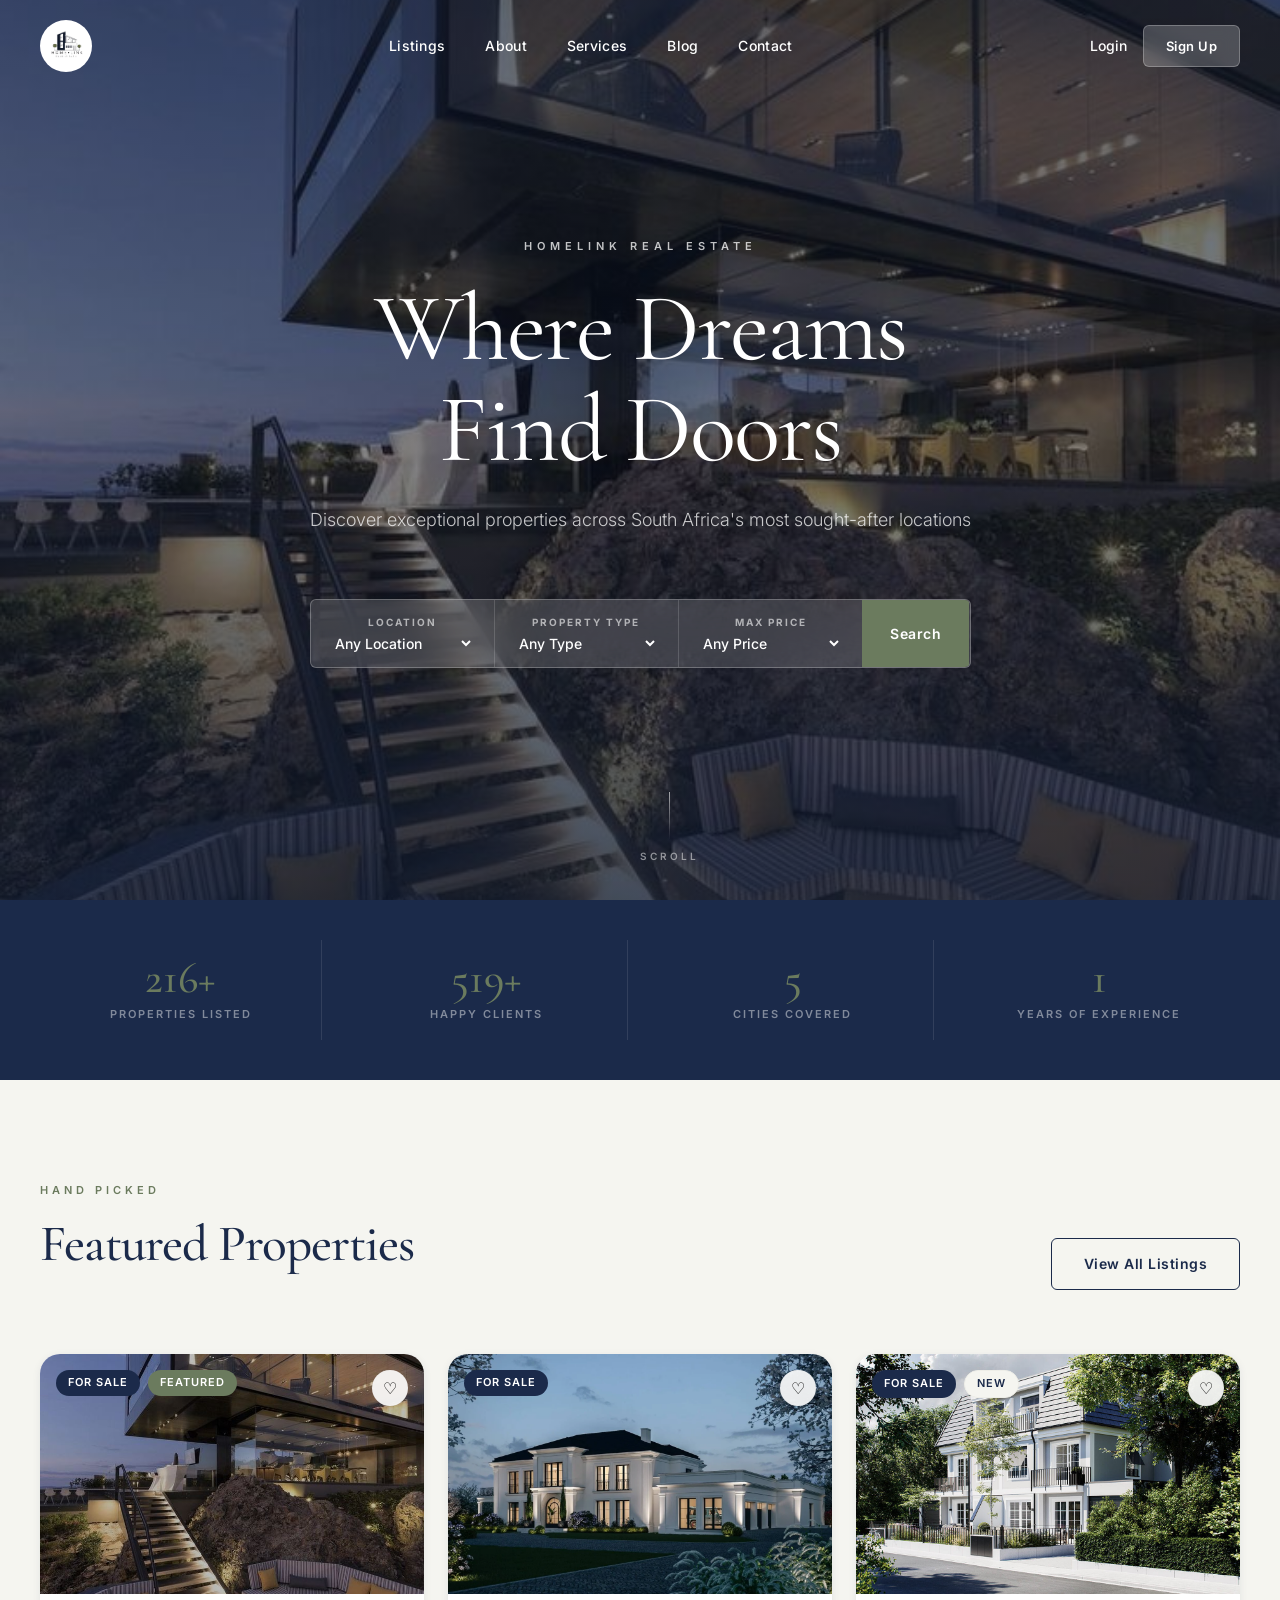
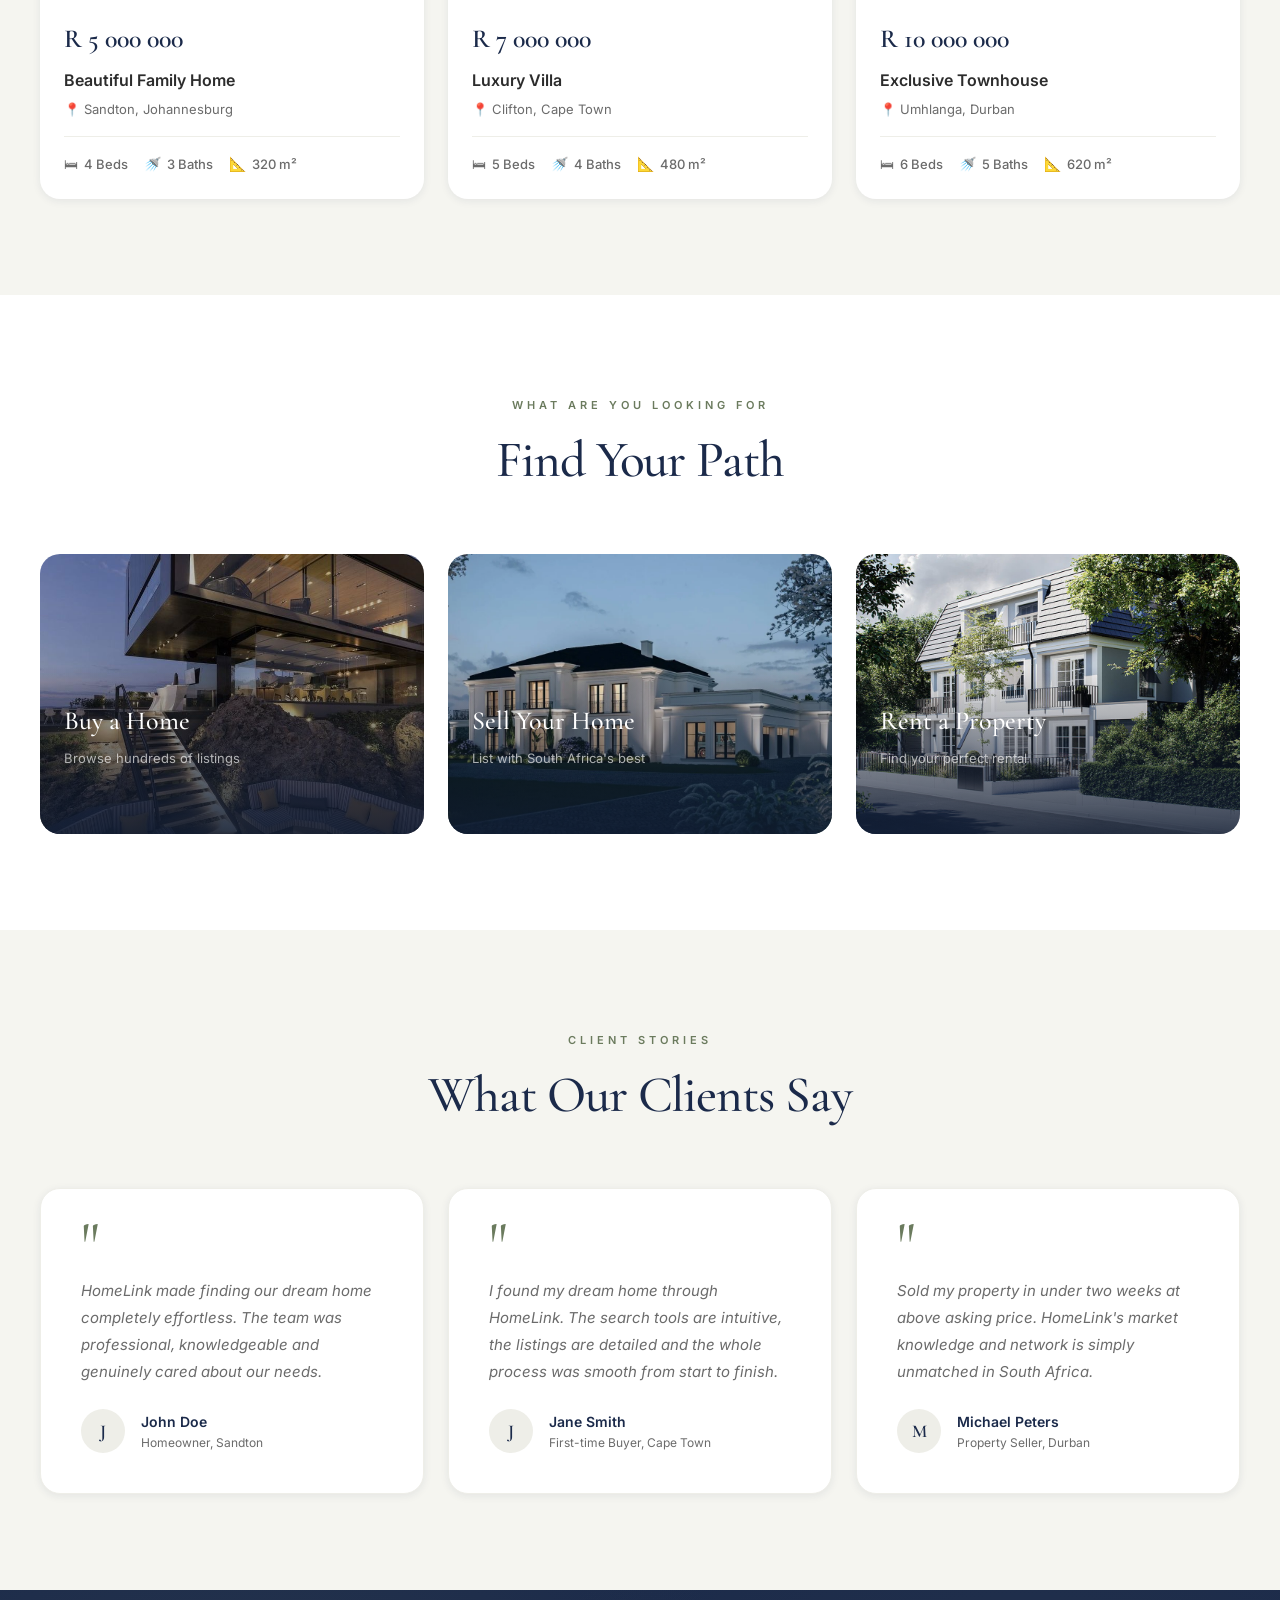
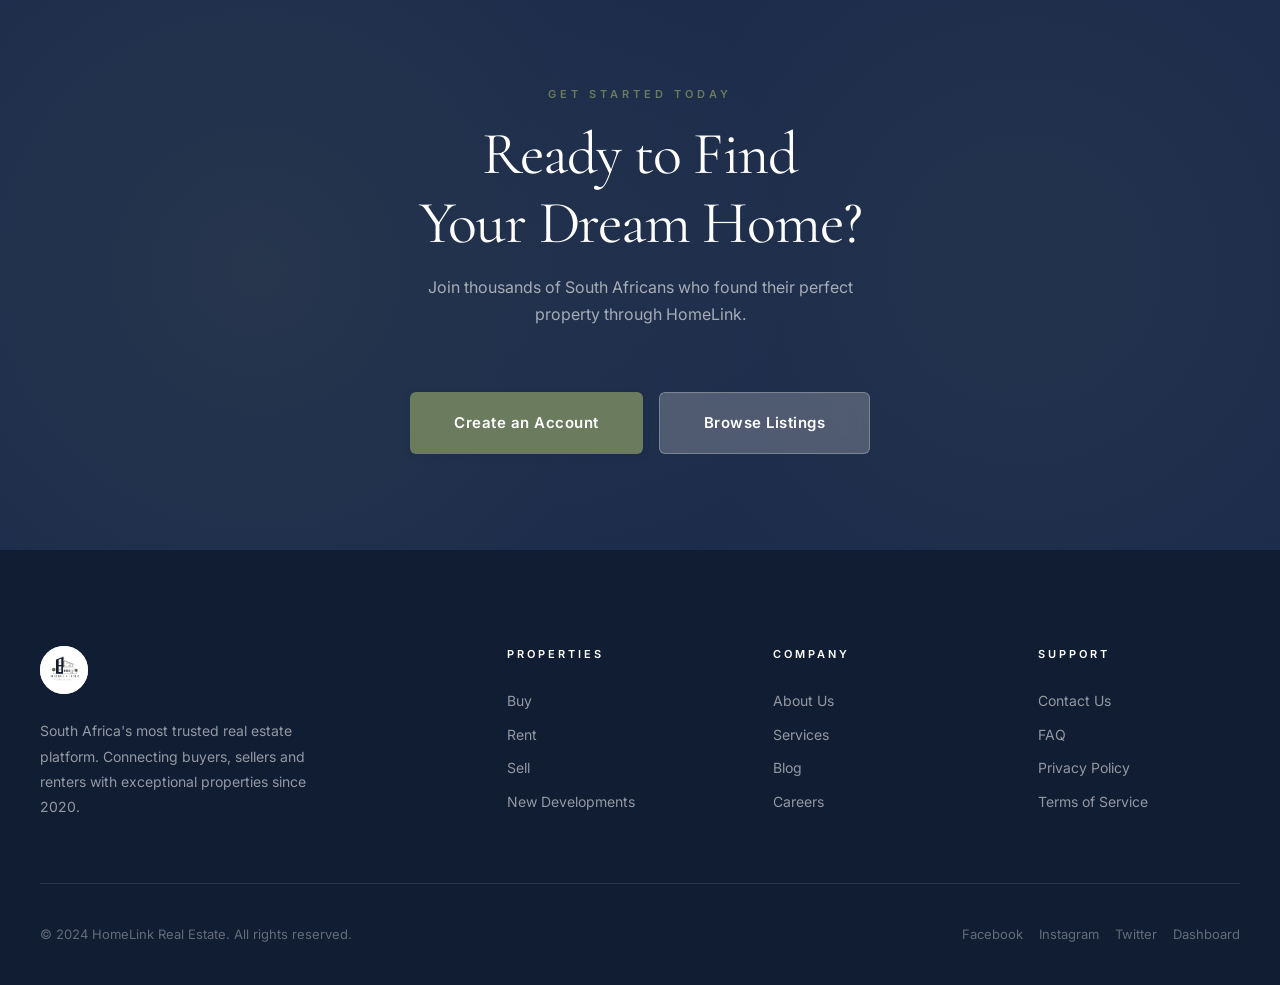
==== HTML/index.html @ ed0b682c "Initial commit - HomeLink Real Estate Platform" ====
<!DOCTYPE html>
<html lang="en">

<head>
    <meta charset="UTF-8">
    <meta name="viewport" content="width=device-width, initial-scale=1.0">
    <title>HomeLink — Where Dreams Find Doors</title>
    <link rel="stylesheet" href="../CSS/global.css">
    <link rel="stylesheet" href="../CSS/home.css">
</head>

<body>

    <!-- Navbar -->
    <nav class="navbar" id="navbar">
        <div class="container">
            <div class="nav-logo">
                <img src="../images/HomeLinkLogo.jpg" alt="HomeLink Real Estate">
            </div>
            <ul class="nav-links">
                <li><a href="Properties.html">Listings</a></li>
                <li><a href="AboutUs.html">About</a></li>
                <li><a href="Services.html">Services</a></li>
                <li><a href="Blog.html">Blog</a></li>
                <li><a href="AboutUs.html#contact">Contact</a></li>
            </ul>
            <div class="nav-actions">
                <a href="Login.html" class="nav-login">Login</a>
                <a href="SignUp.html" class="btn btn-ghost btn-sm">Sign Up</a>
            </div>
        </div>
    </nav>


    <!-- Hero -->
    <section class="hero">
        <div class="hero-bg" id="heroBg"></div>
        <div class="hero-overlay"></div>

        <div class="hero-content">
            <span class="hero-label">HomeLink Real Estate</span>
            <h1 class="hero-title">Where Dreams<br/>Find Doors</h1>
            <p class="hero-subtitle">Discover exceptional properties across South Africa's most sought-after locations</p>

            <!-- Smart Search Bar -->
            <div class="hero-search">
                <div class="search-field">
                    <span class="search-field-label">Location</span>
                    <select>
                        <option value="">Any Location</option>
                        <option>Cape Town</option>
                        <option>Johannesburg</option>
                        <option>Pretoria</option>
                        <option>Durban</option>
                        <option>Sandton</option>
                        <option>Stellenbosch</option>
                    </select>
                </div>
                <div class="search-field">
                    <span class="search-field-label">Property Type</span>
                    <select>
                        <option value="">Any Type</option>
                        <option>House</option>
                        <option>Apartment</option>
                        <option>Villa</option>
                        <option>Townhouse</option>
                        <option>Estate</option>
                    </select>
                </div>
                <div class="search-field">
                    <span class="search-field-label">Max Price</span>
                    <select>
                        <option value="">Any Price</option>
                        <option>R 1 000 000</option>
                        <option>R 3 000 000</option>
                        <option>R 5 000 000</option>
                        <option>R 10 000 000</option>
                        <option>R 20 000 000+</option>
                    </select>
                </div>
                <button class="hero-search-btn" onclick="window.location.href='Properties.html'">
                    Search
                </button>
            </div>
        </div>

        <!-- Scroll indicator -->
        <div class="hero-scroll">
            <div class="scroll-line"></div>
            <span class="scroll-label">Scroll</span>
        </div>
    </section>


    <!-- Stats Bar-->
    <section class="stats-bar">
        <div class="container">
            <div class="stats-grid">
                <div class="stat-item reveal">
                    <div class="stat-number"><span id="statProperties">0</span><span>+</span></div>
                    <div class="stat-label">Properties Listed</div>
                </div>
                <div class="stat-item reveal reveal-delay-1">
                    <div class="stat-number"><span id="statClients">0</span><span>+</span></div>
                    <div class="stat-label">Happy Clients</div>
                </div>
                <div class="stat-item reveal reveal-delay-2">
                    <div class="stat-number"><span id="statCities">0</span><span></span></div>
                    <div class="stat-label">Cities Covered</div>
                </div>
                <div class="stat-item reveal reveal-delay-3">
                    <div class="stat-number"><span id="statYears">0</span><span></span></div>
                    <div class="stat-label">Years of Experience</div>
                </div>
            </div>
        </div>
    </section>


    <!-- Featured Properties -->
    <section class="featured">
        <div class="container">
            <div class="section-header reveal">
                <div>
                    <span class="section-label">Hand Picked</span>
                    <h2 class="section-title">Featured Properties</h2>
                </div>
                <a href="Properties.html" class="btn btn-outline">View All Listings</a>
            </div>

            <div class="properties-grid">

                <!-- Property 1 -->
                <div class="property-card reveal reveal-delay-1">
                    <div class="property-card-img">
                        <img src="../images/Exotic_home1_exterior.jpg" alt="Beautiful Family Home">
                        <div class="property-card-badges">
                            <span class="badge badge-navy">For Sale</span>
                            <span class="badge badge-olive">Featured</span>
                        </div>
                        <button class="property-card-save" title="Save property">♡</button>
                    </div>
                    <div class="property-card-body">
                        <div class="property-price">R 5 000 000</div>
                        <div class="property-name">Beautiful Family Home</div>
                        <div class="property-location">📍 Sandton, Johannesburg</div>
                        <div class="property-features">
                            <div class="property-feature">
                                <span class="property-feature-icon">🛏</span>
                                <span>4 Beds</span>
                            </div>
                            <div class="property-feature">
                                <span class="property-feature-icon">🚿</span>
                                <span>3 Baths</span>
                            </div>
                            <div class="property-feature">
                                <span class="property-feature-icon">📐</span>
                                <span>320 m²</span>
                            </div>
                        </div>
                    </div>
                </div>

                <!-- Property 2 -->
                <div class="property-card reveal reveal-delay-2">
                    <div class="property-card-img">
                        <img src="../images/villa1.jpg" alt="Luxury Villa">
                        <div class="property-card-badges">
                            <span class="badge badge-navy">For Sale</span>
                        </div>
                        <button class="property-card-save" title="Save property">♡</button>
                    </div>
                    <div class="property-card-body">
                        <div class="property-price">R 7 000 000</div>
                        <div class="property-name">Luxury Villa</div>
                        <div class="property-location">📍 Clifton, Cape Town</div>
                        <div class="property-features">
                            <div class="property-feature">
                                <span class="property-feature-icon">🛏</span>
                                <span>5 Beds</span>
                            </div>
                            <div class="property-feature">
                                <span class="property-feature-icon">🚿</span>
                                <span>4 Baths</span>
                            </div>
                            <div class="property-feature">
                                <span class="property-feature-icon">📐</span>
                                <span>480 m²</span>
                            </div>
                        </div>
                    </div>
                </div>

                <!-- Property 3 -->
                <div class="property-card reveal reveal-delay-3">
                    <div class="property-card-img">
                        <img src="../images/5_Ruebe-4a05524d.jpg" alt="Exclusive Townhouse">
                        <div class="property-card-badges">
                            <span class="badge badge-navy">For Sale</span>
                            <span class="badge badge-frost">New</span>
                        </div>
                        <button class="property-card-save" title="Save property">♡</button>
                    </div>
                    <div class="property-card-body">
                        <div class="property-price">R 10 000 000</div>
                        <div class="property-name">Exclusive Townhouse</div>
                        <div class="property-location">📍 Umhlanga, Durban</div>
                        <div class="property-features">
                            <div class="property-feature">
                                <span class="property-feature-icon">🛏</span>
                                <span>6 Beds</span>
                            </div>
                            <div class="property-feature">
                                <span class="property-feature-icon">🚿</span>
                                <span>5 Baths</span>
                            </div>
                            <div class="property-feature">
                                <span class="property-feature-icon">📐</span>
                                <span>620 m²</span>
                            </div>
                        </div>
                    </div>
                </div>

            </div>
        </div>
    </section>


    <!-- Quick Links -->
    <section class="quick-links">
        <div class="container">
            <div class="reveal text-center" style="margin-bottom: var(--space-2xl);">
                <span class="section-label">What Are You Looking For</span>
                <h2 class="section-title">Find Your Path</h2>
            </div>

            <div class="quick-links-grid">
                <a href="Properties.html" class="quick-link-card reveal reveal-delay-1">
                    <div class="quick-link-card-bg" style="background-image: url('../images/Exotic_home1_exterior.jpg')"></div>
                    <div class="quick-link-card-overlay"></div>
                    <div class="quick-link-card-content">
                        <div class="quick-link-card-title">Buy a Home</div>
                        <div class="quick-link-card-sub">Browse hundreds of listings</div>
                        <div class="quick-link-arrow">Explore →</div>
                    </div>
                </a>
                <a href="listings.html" class="quick-link-card reveal reveal-delay-2">
                    <div class="quick-link-card-bg" style="background-image: url('../images/villa1.jpg')"></div>
                    <div class="quick-link-card-overlay"></div>
                    <div class="quick-link-card-content">
                        <div class="quick-link-card-title">Sell Your Home</div>
                        <div class="quick-link-card-sub">List with South Africa's best</div>
                        <div class="quick-link-arrow">Get Started →</div>
                    </div>
                </a>
                <a href="Rentals.html" class="quick-link-card reveal reveal-delay-3">
                    <div class="quick-link-card-bg" style="background-image: url('../images/5_Ruebe-4a05524d.jpg')"></div>
                    <div class="quick-link-card-overlay"></div>
                    <div class="quick-link-card-content">
                        <div class="quick-link-card-title">Rent a Property</div>
                        <div class="quick-link-card-sub">Find your perfect rental</div>
                        <div class="quick-link-arrow">View Rentals →</div>
                    </div>
                </a>
            </div>
        </div>
    </section>


    <!--Testimonials-->
    <section class="testimonials">
        <div class="container">
            <div class="reveal text-center" style="margin-bottom: var(--space-2xl);">
                <span class="section-label">Client Stories</span>
                <h2 class="section-title">What Our Clients Say</h2>
            </div>

            <div class="testimonials-grid">

                <div class="testimonial-card reveal reveal-delay-1">
                    <div class="testimonial-quote">"</div>
                    <p class="testimonial-text">HomeLink made finding our dream home completely effortless. The team was professional, knowledgeable and genuinely cared about our needs.</p>
                    <div class="testimonial-author">
                        <div class="testimonial-avatar">J</div>
                        <div>
                            <div class="testimonial-name">John Doe</div>
                            <div class="testimonial-role">Homeowner, Sandton</div>
                        </div>
                    </div>
                </div>

                <div class="testimonial-card reveal reveal-delay-2">
                    <div class="testimonial-quote">"</div>
                    <p class="testimonial-text">I found my dream home through HomeLink. The search tools are intuitive, the listings are detailed and the whole process was smooth from start to finish.</p>
                    <div class="testimonial-author">
                        <div class="testimonial-avatar">J</div>
                        <div>
                            <div class="testimonial-name">Jane Smith</div>
                            <div class="testimonial-role">First-time Buyer, Cape Town</div>
                        </div>
                    </div>
                </div>

                <div class="testimonial-card reveal reveal-delay-3">
                    <div class="testimonial-quote">"</div>
                    <p class="testimonial-text">Sold my property in under two weeks at above asking price. HomeLink's market knowledge and network is simply unmatched in South Africa.</p>
                    <div class="testimonial-author">
                        <div class="testimonial-avatar">M</div>
                        <div>
                            <div class="testimonial-name">Michael Peters</div>
                            <div class="testimonial-role">Property Seller, Durban</div>
                        </div>
                    </div>
                </div>

            </div>
        </div>
    </section>


    <!-- CTA-->
    <section class="cta-section">
        <div class="container reveal">
            <span class="cta-label">Get Started Today</span>
            <h2 class="cta-title">Ready to Find<br/>Your Dream Home?</h2>
            <p class="cta-subtitle">Join thousands of South Africans who found their perfect property through HomeLink.</p>
            <div class="cta-actions">
                <a href="SignUp.html" class="btn btn-secondary btn-lg">Create an Account</a>
                <a href="Properties.html" class="btn btn-ghost btn-lg">Browse Listings</a>
            </div>
        </div>
    </section>


    <!-- Footer -->
    <footer class="footer">
        <div class="container">
            <div class="footer-grid">
                <div class="footer-brand">
                    <img src="../images/HomeLinkLogo.jpg" alt="HomeLink">
                    <p>South Africa's most trusted real estate platform. Connecting buyers, sellers and renters with exceptional properties since 2020.</p>
                </div>
                <div>
                    <div class="footer-heading">Properties</div>
                    <ul class="footer-links">
                        <li><a href="Properties.html">Buy</a></li>
                        <li><a href="Rentals.html">Rent</a></li>
                        <li><a href="listings.html">Sell</a></li>
                        <li><a href="#">New Developments</a></li>
                    </ul>
                </div>
                <div>
                    <div class="footer-heading">Company</div>
                    <ul class="footer-links">
                        <li><a href="AboutUs.html">About Us</a></li>
                        <li><a href="Services.html">Services</a></li>
                        <li><a href="Blog.html">Blog</a></li>
                        <li><a href="#">Careers</a></li>
                    </ul>
                </div>
                <div>
                    <div class="footer-heading">Support</div>
                    <ul class="footer-links">
                        <li><a href="#">Contact Us</a></li>
                        <li><a href="#">FAQ</a></li>
                        <li><a href="#">Privacy Policy</a></li>
                        <li><a href="#">Terms of Service</a></li>
                    </ul>
                </div>
            </div>
            <div class="footer-bottom">
                <span>© 2024 HomeLink Real Estate. All rights reserved.</span>
                <div class="footer-social">
                    <a href="#">Facebook</a>
                    <a href="#">Instagram</a>
                    <a href="#">Twitter</a>
                    <a href="dashboard.html">Dashboard</a>
                </div>
            </div>
        </div>
    </footer>


    <script src="../JS/home.js"></script>
</body>
</html>
---- CSS/global.css ----
/* TYPOGRAPHY*/

@import url('https://fonts.googleapis.com/css2?family=Cormorant+Garamond:wght@300;400;500;600&family=Inter:wght@300;400;500;600;700&display=swap');


*,
*::before,
*::after {
    margin: 0;
    padding: 0;
    box-sizing: border-box;
}

html {
    scroll-behavior: smooth;
    font-size: 16px;
}


/* ── DESIGN TOKENS ──────────────────────────────────────── */

:root {

    /* Core brand colours — pulled directly from the logo */
    --navy: #1B2A4A;
    /* Deep navy — primary */
    --navy-light: #243660;
    /* Slightly lighter navy — hover states */
    --navy-dark: #111D33;
    /* Darker navy — deep backgrounds */
    --olive: #6B7B5E;
    /* Muted olive green — accent */
    --olive-light: #7D9068;
    /* Lighter olive — hover states */

    /* Neutrals */
    --white: #FFFFFF;
    --frost: #F5F5F0;
    /* Off-white — section backgrounds */
    --frost-2: #EEEEE8;
    /* Slightly deeper frost — card borders */
    --text: #2C2C2C;
    /* Primary text */
    --text-muted: #6B6B6B;
    /* Secondary / muted text */
    --text-light: #9B9B9B;
    /* Placeholder text */

    /* Glass effect */
    --glass-bg: rgba(255, 255, 255, 0.12);
    --glass-bg-2: rgba(255, 255, 255, 0.22);
    --glass-border: rgba(255, 255, 255, 0.25);
    --glass-dark: rgba(27, 42, 74, 0.75);

    /* Shadows */
    --shadow-sm: 0 2px 8px rgba(27, 42, 74, 0.08);
    --shadow-md: 0 8px 24px rgba(27, 42, 74, 0.12);
    --shadow-lg: 0 16px 48px rgba(27, 42, 74, 0.18);
    --shadow-xl: 0 24px 64px rgba(27, 42, 74, 0.24);

    /* Border radius */
    --radius-sm: 6px;
    --radius: 12px;
    --radius-lg: 20px;
    --radius-xl: 32px;

    /* Transitions */
    --transition: all 0.25s ease;
    --transition-slow: all 0.4s ease;

    /* Spacing scale */
    --space-xs: 4px;
    --space-sm: 8px;
    --space-md: 16px;
    --space-lg: 24px;
    --space-xl: 40px;
    --space-2xl: 64px;
    --space-3xl: 96px;

    /* Max content width */
    --max-width: 1280px;
}



body {
    font-family: 'Inter', sans-serif;
    font-weight: 400;
    color: var(--text);
    background-color: var(--white);
    line-height: 1.6;
    -webkit-font-smoothing: antialiased;
}

/* Display headings — elegant serif for premium feel */
h1,
h2,
h3 {
    font-family: 'Cormorant Garamond', serif;
    font-weight: 500;
    line-height: 1.2;
    color: var(--navy);
    letter-spacing: -0.02em;
}

h1 {
    font-size: clamp(40px, 6vw, 72px);
}

h2 {
    font-size: clamp(28px, 4vw, 48px);
}

h3 {
    font-size: clamp(20px, 2.5vw, 28px);
}

h4 {
    font-family: 'Inter', sans-serif;
    font-size: 18px;
    font-weight: 600;
    color: var(--navy);
}

p {
    font-size: 16px;
    color: var(--text-muted);
    line-height: 1.7;
}

a {
    text-decoration: none;
    color: inherit;
    transition: var(--transition);
}

img {
    max-width: 100%;
    display: block;
}


/* ── LAYOUT UTILITIES ───────────────────────────────────── */

.container {
    width: 100%;
    max-width: var(--max-width);
    margin: 0 auto;
    padding: 0 var(--space-xl);
}

.section {
    padding: var(--space-3xl) 0;
}

.section-sm {
    padding: var(--space-2xl) 0;
}

.flex {
    display: flex;
}

.flex-col {
    display: flex;
    flex-direction: column;
}

.items-center {
    align-items: center;
}

.justify-between {
    justify-content: space-between;
}

.justify-center {
    justify-content: center;
}

.text-center {
    text-align: center;
}

.gap-sm {
    gap: var(--space-sm);
}

.gap-md {
    gap: var(--space-md);
}

.gap-lg {
    gap: var(--space-lg);
}

.gap-xl {
    gap: var(--space-xl);
}


/* ── SECTION LABELS ─────────────────────────────────────── */

.section-label {
    display: inline-block;
    font-family: 'Inter', sans-serif;
    font-size: 11px;
    font-weight: 600;
    letter-spacing: 4px;
    text-transform: uppercase;
    color: var(--olive);
    margin-bottom: var(--space-md);
}

.section-title {
    font-family: 'Cormorant Garamond', serif;
    font-size: clamp(32px, 4vw, 52px);
    font-weight: 500;
    color: var(--navy);
    line-height: 1.15;
    letter-spacing: -0.02em;
    margin-bottom: var(--space-md);
}

.section-subtitle {
    font-size: 16px;
    color: var(--text-muted);
    max-width: 520px;
    line-height: 1.7;
}


/* ── BUTTONS ────────────────────────────────────────────── */

.btn {
    display: inline-flex;
    align-items: center;
    justify-content: center;
    gap: var(--space-sm);
    padding: 14px 32px;
    border-radius: var(--radius-sm);
    font-family: 'Inter', sans-serif;
    font-size: 14px;
    font-weight: 600;
    letter-spacing: 0.5px;
    cursor: pointer;
    border: none;
    transition: var(--transition);
    white-space: nowrap;
}

/* Primary — navy fill */
.btn-primary {
    background: var(--navy);
    color: var(--white);
    box-shadow: var(--shadow-md);
}

.btn-primary:hover {
    background: var(--navy-light);
    box-shadow: var(--shadow-lg);
    transform: translateY(-1px);
}

/* Secondary — olive fill */
.btn-secondary {
    background: var(--olive);
    color: var(--white);
    box-shadow: var(--shadow-sm);
}

.btn-secondary:hover {
    background: var(--olive-light);
    box-shadow: var(--shadow-md);
    transform: translateY(-1px);
}

/* Outline — navy border */
.btn-outline {
    background: transparent;
    color: var(--navy);
    border: 1.5px solid var(--navy);
}

.btn-outline:hover {
    background: var(--navy);
    color: var(--white);
    transform: translateY(-1px);
}

/* Ghost — for use on dark/image backgrounds */
.btn-ghost {
    background: var(--glass-bg-2);
    color: var(--white);
    border: 1.5px solid var(--glass-border);
    backdrop-filter: blur(8px);
}

.btn-ghost:hover {
    background: rgba(255, 255, 255, 0.3);
    transform: translateY(-1px);
}

.btn-lg {
    padding: 18px 44px;
    font-size: 15px;
}

.btn-sm {
    padding: 10px 22px;
    font-size: 13px;
}


/* ── NAVBAR ─────────────────────────────────────────────── */

.navbar {
    position: fixed;
    top: 0;
    left: 0;
    right: 0;
    z-index: 1000;
    padding: 20px 0;
    transition: var(--transition-slow);
}

/* Scrolled state — frosted glass */
.navbar.scrolled {
    background: rgba(255, 255, 255, 0.92);
    backdrop-filter: blur(20px);
    -webkit-backdrop-filter: blur(20px);
    border-bottom: 1px solid var(--frost-2);
    padding: 14px 0;
    box-shadow: var(--shadow-sm);
}

.navbar .container {
    display: flex;
    align-items: center;
    justify-content: space-between;
}

.nav-logo {
    display: flex;
    align-items: center;
    gap: var(--space-sm);
}

.nav-logo img {
    height: 52px;
    width: 52px;
    object-fit: contain;
    border-radius: 50%;
    background: transparent;
}

.nav-links {
    display: flex;
    align-items: center;
    gap: var(--space-xl);
    list-style: none;
}

.nav-links a {
    font-size: 14px;
    font-weight: 500;
    color: var(--white);
    letter-spacing: 0.3px;
    position: relative;
    padding-bottom: 2px;
}

/* Underline animation on nav links */
.nav-links a::after {
    content: '';
    position: absolute;
    bottom: -2px;
    left: 0;
    width: 0;
    height: 1px;
    background: var(--white);
    transition: width 0.3s ease;
}

.nav-links a:hover::after {
    width: 100%;
}

/* When navbar is scrolled — links go dark */
.navbar.scrolled .nav-links a {
    color: var(--navy);
}

.navbar.scrolled .nav-links a::after {
    background: var(--navy);
}

.nav-actions {
    display: flex;
    align-items: center;
    gap: var(--space-md);
}

.nav-login {
    font-size: 14px;
    font-weight: 500;
    color: var(--white);
    transition: var(--transition);
}

.nav-login:hover {
    opacity: 0.75;
}

.navbar.scrolled .nav-login {
    color: var(--navy);
}


/* ── CARDS ──────────────────────────────────────────────── */

.card {
    background: var(--white);
    border-radius: var(--radius-lg);
    border: 1px solid var(--frost-2);
    box-shadow: var(--shadow-sm);
    overflow: hidden;
    transition: var(--transition);
}

.card:hover {
    box-shadow: var(--shadow-lg);
    transform: translateY(-4px);
}


/* ── GLASS CARDS ────────────────────────────────────────── */

.glass-card {
    background: var(--glass-bg-2);
    backdrop-filter: blur(16px);
    -webkit-backdrop-filter: blur(16px);
    border: 1px solid var(--glass-border);
    border-radius: var(--radius-lg);
}


/* ── PROPERTY BADGE ─────────────────────────────────────── */

.badge {
    display: inline-flex;
    align-items: center;
    padding: 4px 12px;
    border-radius: 50px;
    font-size: 11px;
    font-weight: 600;
    letter-spacing: 1px;
    text-transform: uppercase;
}

.badge-navy {
    background: var(--navy);
    color: var(--white);
}

.badge-olive {
    background: var(--olive);
    color: var(--white);
}

.badge-frost {
    background: var(--frost);
    color: var(--navy);
    border: 1px solid var(--frost-2);
}


/* ── DIVIDER ────────────────────────────────────────────── */

.divider {
    width: 48px;
    height: 2px;
    background: var(--olive);
    margin: var(--space-lg) 0;
}

.divider-center {
    margin: var(--space-lg) auto;
}


/* ── FORM ELEMENTS ──────────────────────────────────────── */

.input {
    width: 100%;
    padding: 14px 18px;
    background: var(--white);
    border: 1.5px solid var(--frost-2);
    border-radius: var(--radius-sm);
    font-family: 'Inter', sans-serif;
    font-size: 14px;
    color: var(--text);
    transition: var(--transition);
    outline: none;
}

.input:focus {
    border-color: var(--navy);
    box-shadow: 0 0 0 3px rgba(27, 42, 74, 0.08);
}

.input::placeholder {
    color: var(--text-light);
}

.select {
    appearance: none;
    background-image: url("data:image/svg+xml,%3Csvg xmlns='http://www.w3.org/2000/svg' width='12' height='8' viewBox='0 0 12 8'%3E%3Cpath d='M1 1l5 5 5-5' stroke='%236B6B6B' stroke-width='1.5' fill='none' stroke-linecap='round'/%3E%3C/svg%3E");
    background-repeat: no-repeat;
    background-position: right 16px center;
    padding-right: 40px;
    cursor: pointer;
}


/* ── SCROLL ANIMATIONS ──────────────────────────────────── */

.reveal {
    opacity: 0;
    transform: translateY(32px);
    transition: opacity 0.7s ease, transform 0.7s ease;
}

.reveal.visible {
    opacity: 1;
    transform: translateY(0);
}

.reveal-delay-1 {
    transition-delay: 0.1s;
}

.reveal-delay-2 {
    transition-delay: 0.2s;
}

.reveal-delay-3 {
    transition-delay: 0.3s;
}

.reveal-delay-4 {
    transition-delay: 0.4s;
}


/* ── FOOTER ─────────────────────────────────────────────── */

.footer {
    background: var(--navy-dark);
    color: rgba(255, 255, 255, 0.7);
    padding: var(--space-3xl) 0 var(--space-xl);
}

.footer-grid {
    display: grid;
    grid-template-columns: 2fr 1fr 1fr 1fr;
    gap: var(--space-2xl);
    padding-bottom: var(--space-2xl);
    border-bottom: 1px solid rgba(255, 255, 255, 0.1);
}

.footer-brand img {
    height: 48px;
    width: 48px;
    object-fit: contain;
    border-radius: 50%;
    background: white;
    margin-bottom: var(--space-lg);
    filter: none;
    opacity: 1;
}

.footer-brand p {
    color: rgba(255, 255, 255, 0.55);
    font-size: 14px;
    line-height: 1.8;
    max-width: 280px;
}

.footer-heading {
    font-family: 'Inter', sans-serif;
    font-size: 11px;
    font-weight: 600;
    letter-spacing: 3px;
    text-transform: uppercase;
    color: var(--white);
    margin-bottom: var(--space-lg);
}

.footer-links {
    list-style: none;
    display: flex;
    flex-direction: column;
    gap: var(--space-sm);
}

.footer-links a {
    font-size: 14px;
    color: rgba(255, 255, 255, 0.55);
    transition: var(--transition);
}

.footer-links a:hover {
    color: var(--white);
    padding-left: 4px;
}

.footer-bottom {
    display: flex;
    justify-content: space-between;
    align-items: center;
    padding-top: var(--space-xl);
    font-size: 13px;
    color: rgba(255, 255, 255, 0.35);
}

.footer-social {
    display: flex;
    gap: var(--space-md);
}

.footer-social a {
    font-size: 13px;
    color: rgba(255, 255, 255, 0.35);
    transition: var(--transition);
}

.footer-social a:hover {
    color: var(--white);
}


/* ── SCROLLBAR ──────────────────────────────────────────── */

::-webkit-scrollbar {
    width: 6px;
}

::-webkit-scrollbar-track {
    background: var(--frost);
}

::-webkit-scrollbar-thumb {
    background: var(--navy);
    border-radius: 10px;
}

::-webkit-scrollbar-thumb:hover {
    background: var(--navy-light);
}
---- CSS/home.css ----
/* ============================================================
   HomeLink™ — Homepage Styles
   ============================================================ */


/* ── HERO ───────────────────────────────────────────────── */

.hero {
    position: relative;
    height: 100vh;
    min-height: 700px;
    display: flex;
    align-items: center;
    justify-content: center;
    overflow: hidden;
}

.hero-bg {
    position: absolute;
    inset: 0;
    background-image: url('../images/Exotic_home1_exterior.jpg');
    background-size: cover;
    background-position: center;
    transform: scale(1.05);
    transition: transform 8s ease;
}

.hero-bg.loaded {
    transform: scale(1);
}

/* Dark overlay for text readability */
.hero-overlay {
    position: absolute;
    inset: 0;
    background: linear-gradient(to bottom,
            rgba(17, 29, 51, 0.55) 0%,
            rgba(17, 29, 51, 0.35) 50%,
            rgba(17, 29, 51, 0.70) 100%);
}

.hero-content {
    position: relative;
    z-index: 10;
    text-align: center;
    padding: 0 var(--space-xl);
    max-width: 860px;
    animation: heroFadeUp 1.2s cubic-bezier(.16, 1, .3, 1) both;
}

@keyframes heroFadeUp {
    from {
        opacity: 0;
        transform: translateY(40px);
    }

    to {
        opacity: 1;
        transform: translateY(0);
    }
}

.hero-label {
    display: inline-block;
    font-size: 11px;
    font-weight: 600;
    letter-spacing: 5px;
    text-transform: uppercase;
    color: rgba(255, 255, 255, 0.75);
    margin-bottom: var(--space-lg);
    animation: heroFadeUp 1.2s 0.1s cubic-bezier(.16, 1, .3, 1) both;
}

.hero-title {
    font-family: 'Cormorant Garamond', serif;
    font-size: clamp(52px, 8vw, 96px);
    font-weight: 400;
    color: var(--white);
    line-height: 1.05;
    letter-spacing: -0.02em;
    margin-bottom: var(--space-lg);
    animation: heroFadeUp 1.2s 0.15s cubic-bezier(.16, 1, .3, 1) both;
}

.hero-subtitle {
    font-size: 18px;
    color: rgba(255, 255, 255, 0.75);
    font-weight: 300;
    margin-bottom: var(--space-2xl);
    animation: heroFadeUp 1.2s 0.2s cubic-bezier(.16, 1, .3, 1) both;
}

/* ── HERO SEARCH BAR ── */
.hero-search {
    display: flex;
    align-items: stretch;
    background: rgba(255, 255, 255, 0.14);
    backdrop-filter: blur(20px);
    -webkit-backdrop-filter: blur(20px);
    border: 1px solid rgba(255, 255, 255, 0.25);
    border-radius: var(--radius-sm);
    overflow: hidden;
    max-width: 720px;
    margin: 0 auto;
    animation: heroFadeUp 1.2s 0.3s cubic-bezier(.16, 1, .3, 1) both;
}

.search-field {
    flex: 1;
    display: flex;
    flex-direction: column;
    padding: 14px 20px;
    border-right: 1px solid rgba(255, 255, 255, 0.15);
    cursor: pointer;
    transition: var(--transition);
}

.search-field:hover {
    background: rgba(255, 255, 255, 0.08);
}

.search-field:last-of-type {
    border-right: none;
}

.search-field-label {
    font-size: 10px;
    font-weight: 700;
    letter-spacing: 2px;
    text-transform: uppercase;
    color: rgba(255, 255, 255, 0.6);
    margin-bottom: 4px;
}

.search-field select,
.search-field input {
    background: transparent;
    border: none;
    outline: none;
    font-family: 'Inter', sans-serif;
    font-size: 14px;
    font-weight: 500;
    color: var(--white);
    cursor: pointer;
    width: 100%;
}

.search-field select option {
    background: var(--navy);
    color: var(--white);
}

.search-field input::placeholder {
    color: rgba(255, 255, 255, 0.5);
}

.hero-search-btn {
    padding: 0 28px;
    background: var(--olive);
    border: none;
    color: var(--white);
    font-family: 'Inter', sans-serif;
    font-size: 14px;
    font-weight: 600;
    letter-spacing: 0.5px;
    cursor: pointer;
    transition: var(--transition);
    white-space: nowrap;
}

.hero-search-btn:hover {
    background: var(--olive-light);
}

/* ── HERO SCROLL INDICATOR ── */
.hero-scroll {
    position: absolute;
    bottom: 36px;
    left: 50%;
    transform: translateX(-50%);
    z-index: 10;
    display: flex;
    flex-direction: column;
    align-items: center;
    gap: 8px;
    animation: heroFadeUp 1.2s 0.6s cubic-bezier(.16, 1, .3, 1) both;
}

.scroll-line {
    width: 1px;
    height: 48px;
    background: linear-gradient(to bottom, rgba(255, 255, 255, 0.6), transparent);
    animation: scrollPulse 2s ease-in-out infinite;
}

@keyframes scrollPulse {

    0%,
    100% {
        opacity: 0.4;
        transform: scaleY(1);
    }

    50% {
        opacity: 1;
        transform: scaleY(1.1);
    }
}

.scroll-label {
    font-size: 10px;
    font-weight: 600;
    letter-spacing: 3px;
    text-transform: uppercase;
    color: rgba(255, 255, 255, 0.5);
}


/* ── STATS BAR ──────────────────────────────────────────── */

.stats-bar {
    background: var(--navy);
    padding: var(--space-xl) 0;
}

.stats-grid {
    display: grid;
    grid-template-columns: repeat(4, 1fr);
    gap: var(--space-lg);
    text-align: center;
}

.stat-item {
    display: flex;
    flex-direction: column;
    align-items: center;
    gap: 6px;
    padding: var(--space-md) 0;
    border-right: 1px solid rgba(255, 255, 255, 0.1);
}

.stat-item:last-child {
    border-right: none;
}

.stat-number {
    font-family: 'Cormorant Garamond', serif;
    font-size: 44px;
    font-weight: 500;
    color: var(--white);
    line-height: 1;
}

.stat-number span {
    color: var(--olive);
}

.stat-label {
    font-size: 11px;
    font-weight: 600;
    letter-spacing: 2px;
    text-transform: uppercase;
    color: rgba(255, 255, 255, 0.45);
}


/* ── FEATURED PROPERTIES ────────────────────────────────── */

.featured {
    padding: var(--space-3xl) 0;
    background: var(--frost);
}

.section-header {
    display: flex;
    justify-content: space-between;
    align-items: flex-end;
    margin-bottom: var(--space-2xl);
}

.properties-grid {
    display: grid;
    grid-template-columns: repeat(3, 1fr);
    gap: var(--space-lg);
}

/* ── PROPERTY CARD ── */
.property-card {
    background: var(--white);
    border-radius: var(--radius-lg);
    overflow: hidden;
    box-shadow: var(--shadow-sm);
    transition: var(--transition);
    cursor: pointer;
}

.property-card:hover {
    box-shadow: var(--shadow-xl);
    transform: translateY(-6px);
}

.property-card-img {
    position: relative;
    height: 240px;
    overflow: hidden;
}

.property-card-img img {
    width: 100%;
    height: 100%;
    object-fit: cover;
    transition: transform 0.6s ease;
}

.property-card:hover .property-card-img img {
    transform: scale(1.06);
}

.property-card-badges {
    position: absolute;
    top: var(--space-md);
    left: var(--space-md);
    display: flex;
    gap: var(--space-sm);
}

.property-card-save {
    position: absolute;
    top: var(--space-md);
    right: var(--space-md);
    width: 36px;
    height: 36px;
    border-radius: 50%;
    background: rgba(255, 255, 255, 0.9);
    border: none;
    cursor: pointer;
    display: flex;
    align-items: center;
    justify-content: center;
    font-size: 16px;
    transition: var(--transition);
    backdrop-filter: blur(8px);
}

.property-card-save:hover {
    background: var(--white);
    transform: scale(1.1);
}

.property-card-body {
    padding: var(--space-lg);
}

.property-price {
    font-family: 'Cormorant Garamond', serif;
    font-size: 26px;
    font-weight: 600;
    color: var(--navy);
    margin-bottom: var(--space-sm);
}

.property-name {
    font-size: 16px;
    font-weight: 600;
    color: var(--text);
    margin-bottom: 6px;
    font-family: 'Inter', sans-serif;
}

.property-location {
    font-size: 13px;
    color: var(--text-muted);
    margin-bottom: var(--space-md);
    display: flex;
    align-items: center;
    gap: 4px;
}

.property-features {
    display: flex;
    gap: var(--space-md);
    padding-top: var(--space-md);
    border-top: 1px solid var(--frost-2);
}

.property-feature {
    display: flex;
    align-items: center;
    gap: 6px;
    font-size: 13px;
    color: var(--text-muted);
    font-weight: 500;
}

.property-feature-icon {
    font-size: 14px;
}


/* ── QUICK LINKS ────────────────────────────────────────── */

.quick-links {
    padding: var(--space-3xl) 0;
    background: var(--white);
}

.quick-links-grid {
    display: grid;
    grid-template-columns: repeat(3, 1fr);
    gap: var(--space-lg);
    margin-top: var(--space-2xl);
}

.quick-link-card {
    position: relative;
    border-radius: var(--radius-lg);
    overflow: hidden;
    height: 280px;
    cursor: pointer;
    display: flex;
    align-items: flex-end;
}

.quick-link-card-bg {
    position: absolute;
    inset: 0;
    background-size: cover;
    background-position: center;
    transition: transform 0.6s ease;
}

.quick-link-card:hover .quick-link-card-bg {
    transform: scale(1.06);
}

.quick-link-card-overlay {
    position: absolute;
    inset: 0;
    background: linear-gradient(to top, rgba(17, 29, 51, 0.85) 0%, transparent 60%);
}

.quick-link-card-content {
    position: relative;
    z-index: 10;
    padding: var(--space-lg);
    width: 100%;
}

.quick-link-card-title {
    font-family: 'Cormorant Garamond', serif;
    font-size: 26px;
    font-weight: 500;
    color: var(--white);
    margin-bottom: 6px;
}

.quick-link-card-sub {
    font-size: 13px;
    color: rgba(255, 255, 255, 0.65);
    margin-bottom: var(--space-md);
}

.quick-link-arrow {
    display: inline-flex;
    align-items: center;
    gap: 6px;
    font-size: 13px;
    font-weight: 600;
    color: var(--white);
    letter-spacing: 1px;
    text-transform: uppercase;
    opacity: 0;
    transform: translateX(-8px);
    transition: var(--transition);
}

.quick-link-card:hover .quick-link-arrow {
    opacity: 1;
    transform: translateX(0);
}


/* ── TESTIMONIALS ───────────────────────────────────────── */

.testimonials {
    padding: var(--space-3xl) 0;
    background: var(--frost);
}

.testimonials-grid {
    display: grid;
    grid-template-columns: repeat(3, 1fr);
    gap: var(--space-lg);
    margin-top: var(--space-2xl);
}

.testimonial-card {
    background: var(--white);
    border-radius: var(--radius-lg);
    padding: var(--space-xl);
    box-shadow: var(--shadow-sm);
    transition: var(--transition);
    border: 1px solid var(--frost-2);
}

.testimonial-card:hover {
    box-shadow: var(--shadow-md);
    transform: translateY(-3px);
}

.testimonial-quote {
    font-family: 'Cormorant Garamond', serif;
    font-size: 64px;
    line-height: 0.5;
    color: var(--olive);
    margin-bottom: var(--space-md);
}

.testimonial-text {
    font-size: 15px;
    color: var(--text-muted);
    line-height: 1.8;
    margin-bottom: var(--space-lg);
    font-style: italic;
}

.testimonial-author {
    display: flex;
    align-items: center;
    gap: var(--space-md);
}

.testimonial-avatar {
    width: 44px;
    height: 44px;
    border-radius: 50%;
    background: var(--frost-2);
    display: flex;
    align-items: center;
    justify-content: center;
    font-size: 18px;
    font-weight: 600;
    color: var(--navy);
    font-family: 'Cormorant Garamond', serif;
    flex-shrink: 0;
}

.testimonial-name {
    font-size: 14px;
    font-weight: 600;
    color: var(--navy);
    font-family: 'Inter', sans-serif;
}

.testimonial-role {
    font-size: 12px;
    color: var(--text-muted);
}


/* ── CTA SECTION ────────────────────────────────────────── */

.cta-section {
    padding: var(--space-3xl) 0;
    background: var(--navy);
    position: relative;
    overflow: hidden;
    text-align: center;
}

/* Subtle background pattern */
.cta-section::before {
    content: '';
    position: absolute;
    inset: 0;
    background-image: radial-gradient(circle at 20% 50%, rgba(107, 123, 94, 0.15) 0%, transparent 50%),
        radial-gradient(circle at 80% 50%, rgba(107, 123, 94, 0.1) 0%, transparent 50%);
    pointer-events: none;
}

.cta-section .container {
    position: relative;
    z-index: 10;
}

.cta-label {
    font-size: 11px;
    font-weight: 600;
    letter-spacing: 4px;
    text-transform: uppercase;
    color: var(--olive);
    margin-bottom: var(--space-md);
    display: block;
}

.cta-title {
    font-family: 'Cormorant Garamond', serif;
    font-size: clamp(36px, 5vw, 60px);
    font-weight: 400;
    color: var(--white);
    margin-bottom: var(--space-md);
    line-height: 1.15;
}

.cta-subtitle {
    font-size: 16px;
    color: rgba(255, 255, 255, 0.6);
    margin-bottom: var(--space-2xl);
    max-width: 480px;
    margin-left: auto;
    margin-right: auto;
}

.cta-actions {
    display: flex;
    gap: var(--space-md);
    justify-content: center;
}
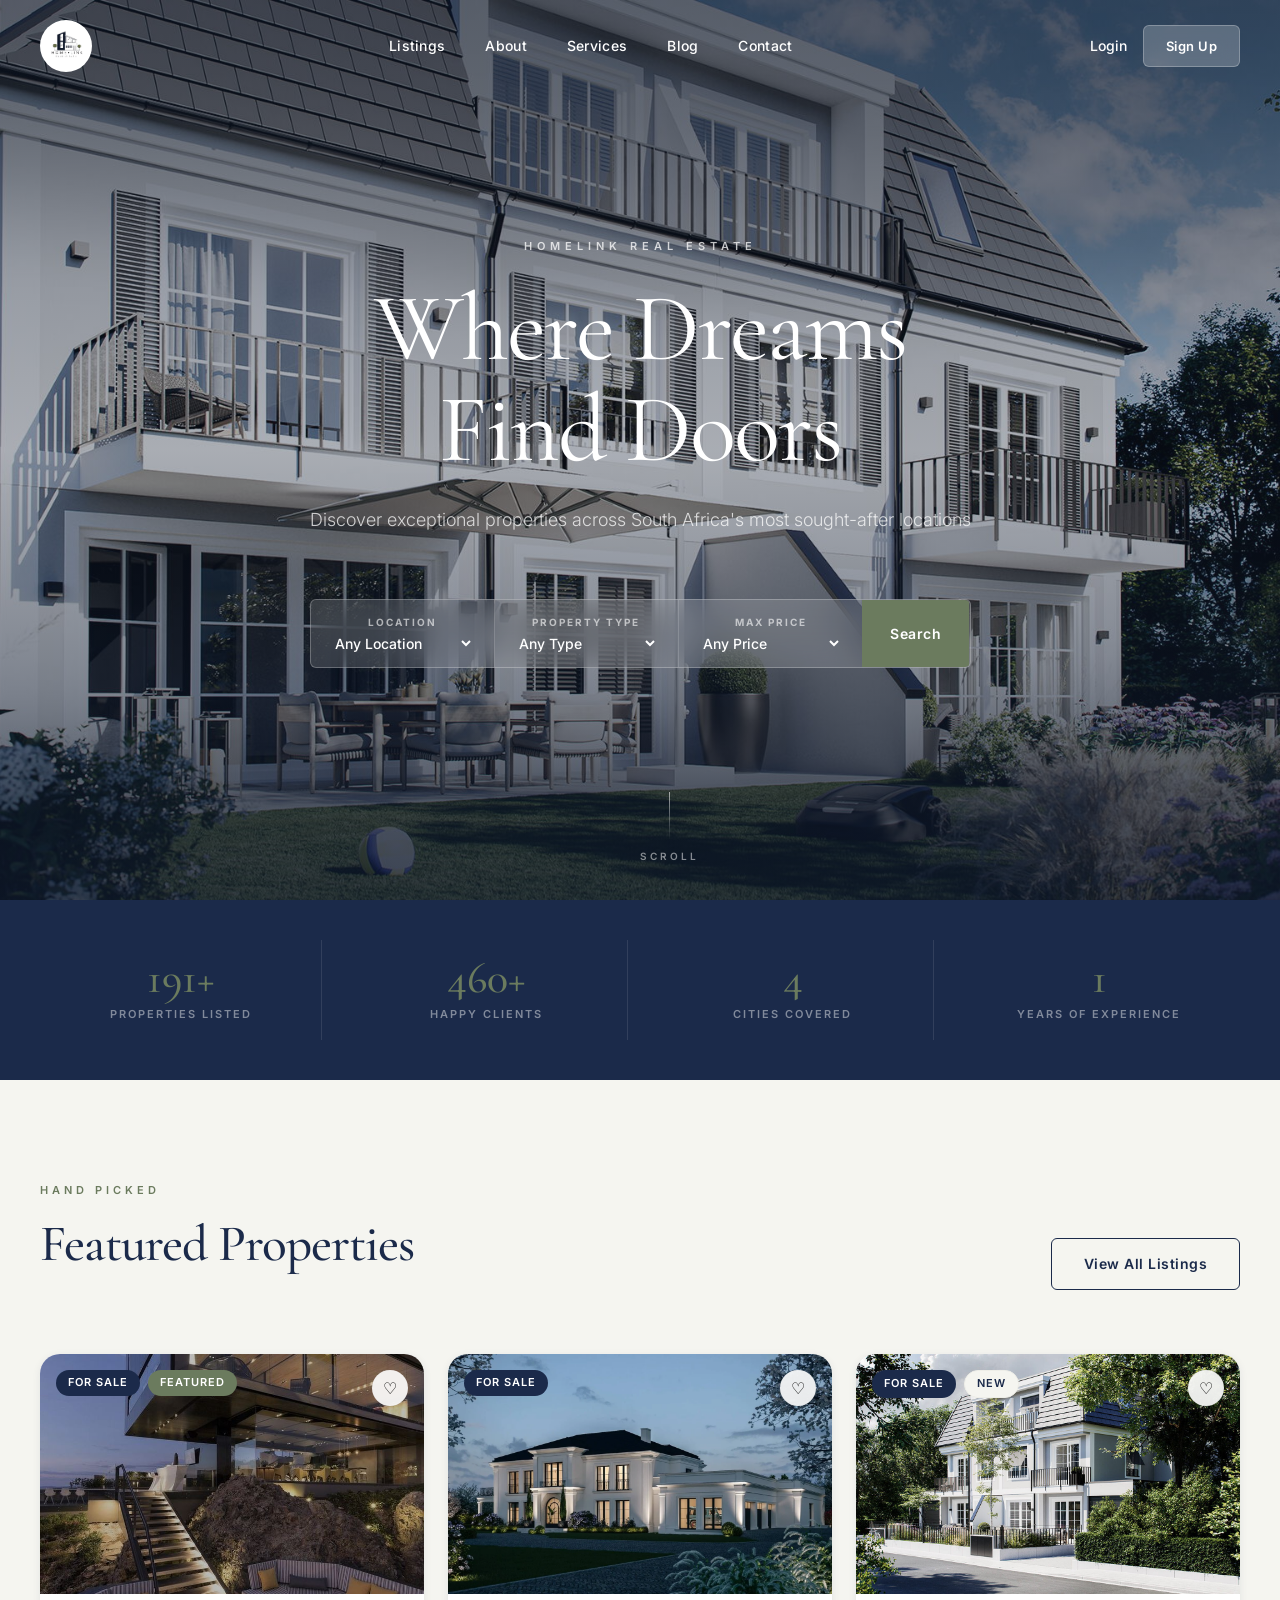
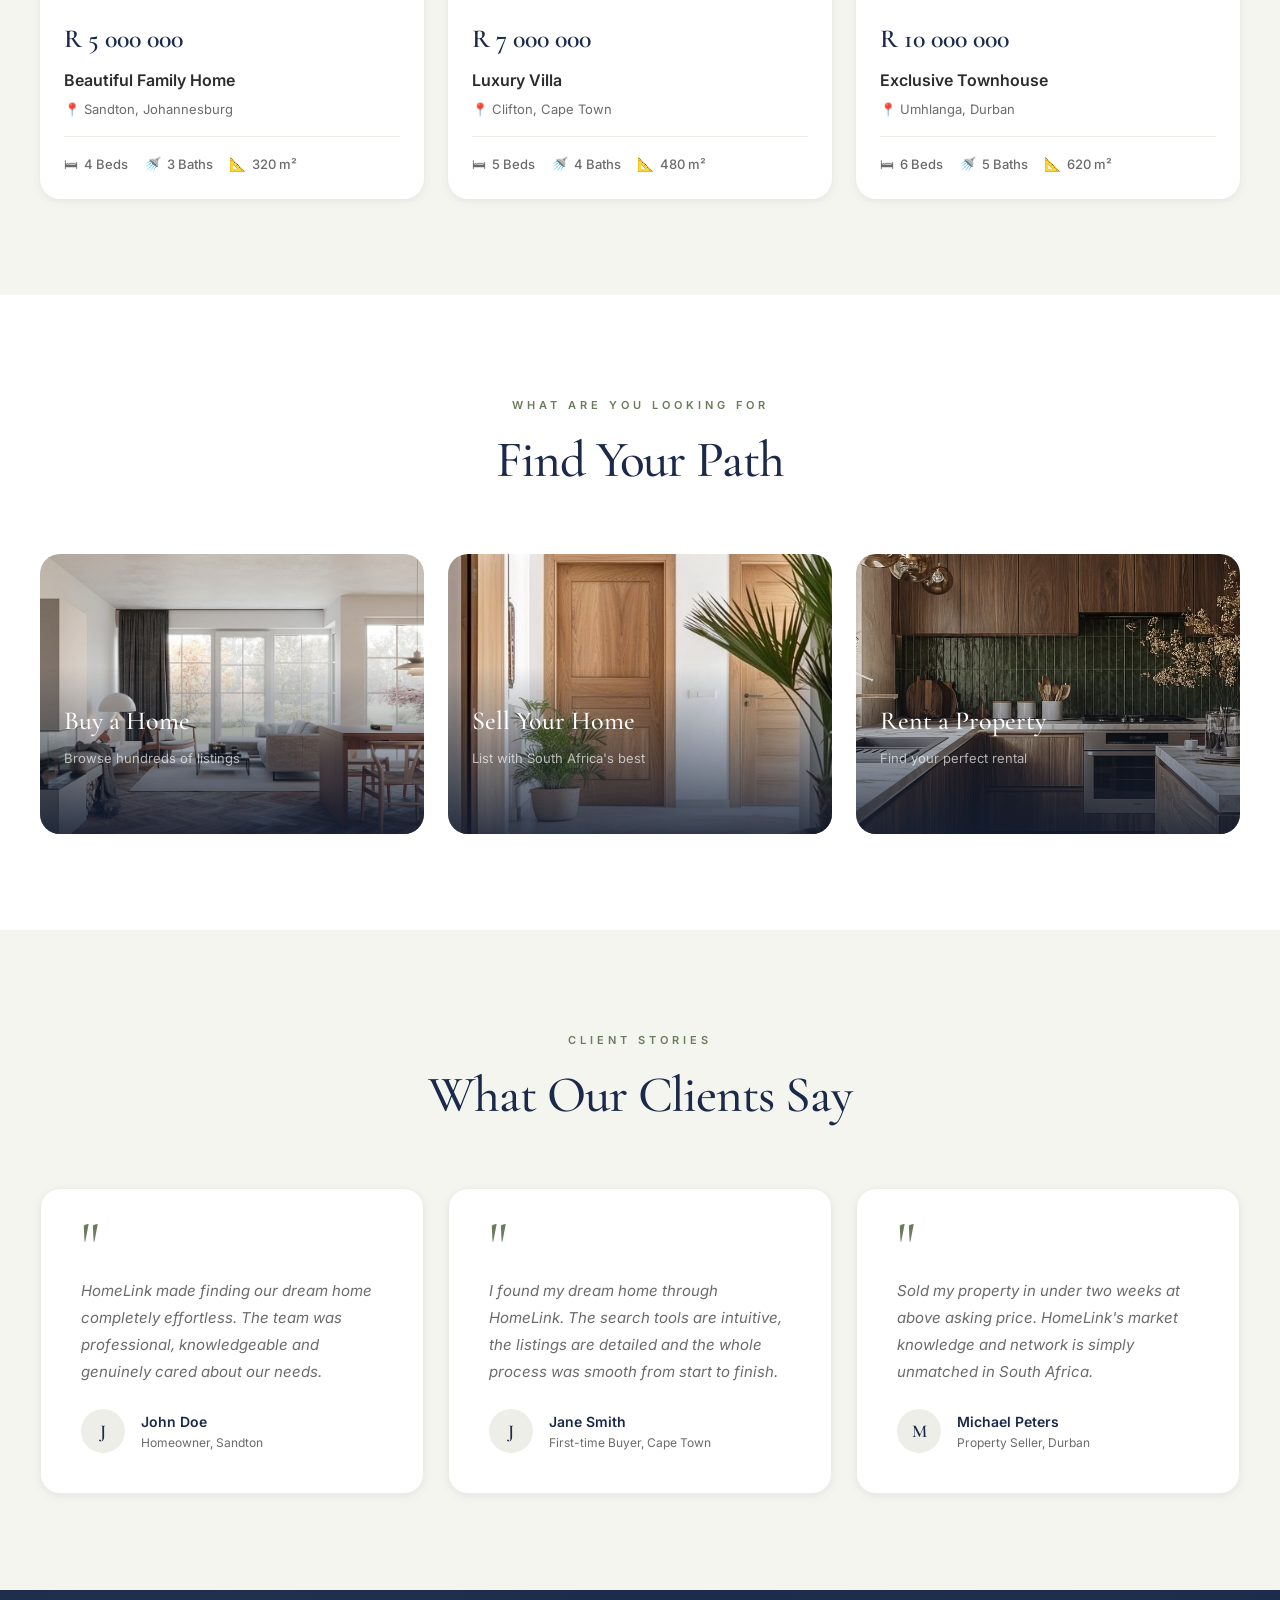
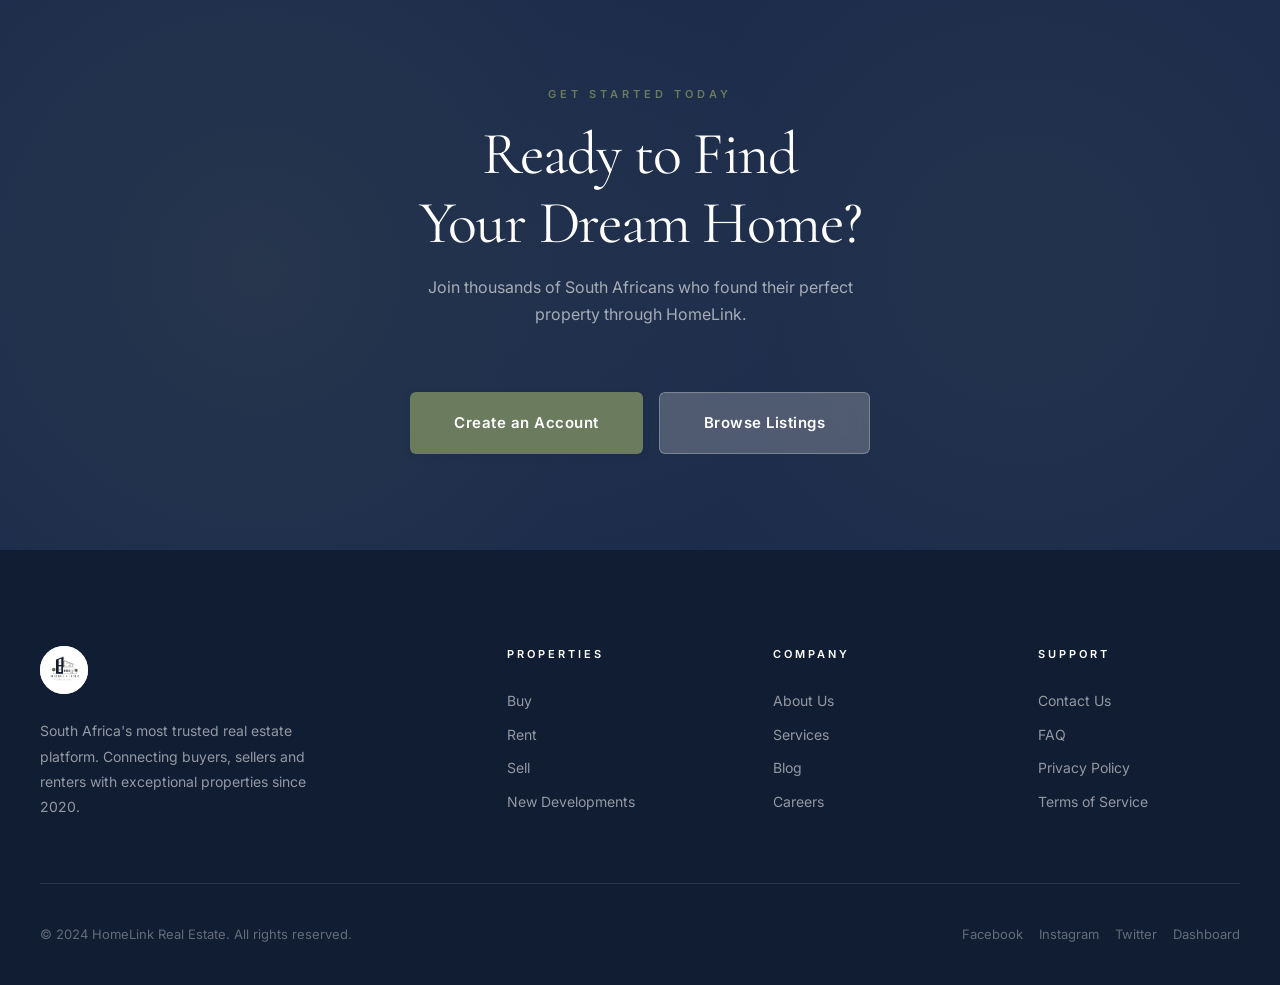
==== commit 43a4aebb: "Changed' quick-links' card in the homepage" ====
--- a/HTML/index.html
+++ b/HTML/index.html
@@ -237,7 +237,7 @@
 
             <div class="quick-links-grid">
                 <a href="Properties.html" class="quick-link-card reveal reveal-delay-1">
-                    <div class="quick-link-card-bg" style="background-image: url('../images/Exotic_home1_exterior.jpg')"></div>
+                    <div class="quick-link-card-bg" style="background-image: url('../images/6_Echelsbacher-a674940f.jpg')"></div>
                     <div class="quick-link-card-overlay"></div>
                     <div class="quick-link-card-content">
                         <div class="quick-link-card-title">Buy a Home</div>
@@ -246,7 +246,7 @@
                     </div>
                 </a>
                 <a href="listings.html" class="quick-link-card reveal reveal-delay-2">
-                    <div class="quick-link-card-bg" style="background-image: url('../images/villa1.jpg')"></div>
+                    <div class="quick-link-card-bg" style="background-image: url('../images/display_hallway.jfif')"></div>
                     <div class="quick-link-card-overlay"></div>
                     <div class="quick-link-card-content">
                         <div class="quick-link-card-title">Sell Your Home</div>
@@ -255,7 +255,7 @@
                     </div>
                 </a>
                 <a href="Rentals.html" class="quick-link-card reveal reveal-delay-3">
-                    <div class="quick-link-card-bg" style="background-image: url('../images/5_Ruebe-4a05524d.jpg')"></div>
+                    <div class="quick-link-card-bg" style="background-image: url('../images/display_kitchen.jfif')"></div>
                     <div class="quick-link-card-overlay"></div>
                     <div class="quick-link-card-content">
                         <div class="quick-link-card-title">Rent a Property</div>
--- a/CSS/home.css
+++ b/CSS/home.css
@@ -18,7 +18,7 @@
 .hero-bg {
     position: absolute;
     inset: 0;
-    background-image: url('../images/Exotic_home1_exterior.jpg');
+    background-image: url('../images/Ruebe_Titel-8063b61e.jpg');
     background-size: cover;
     background-position: center;
     transform: scale(1.05);
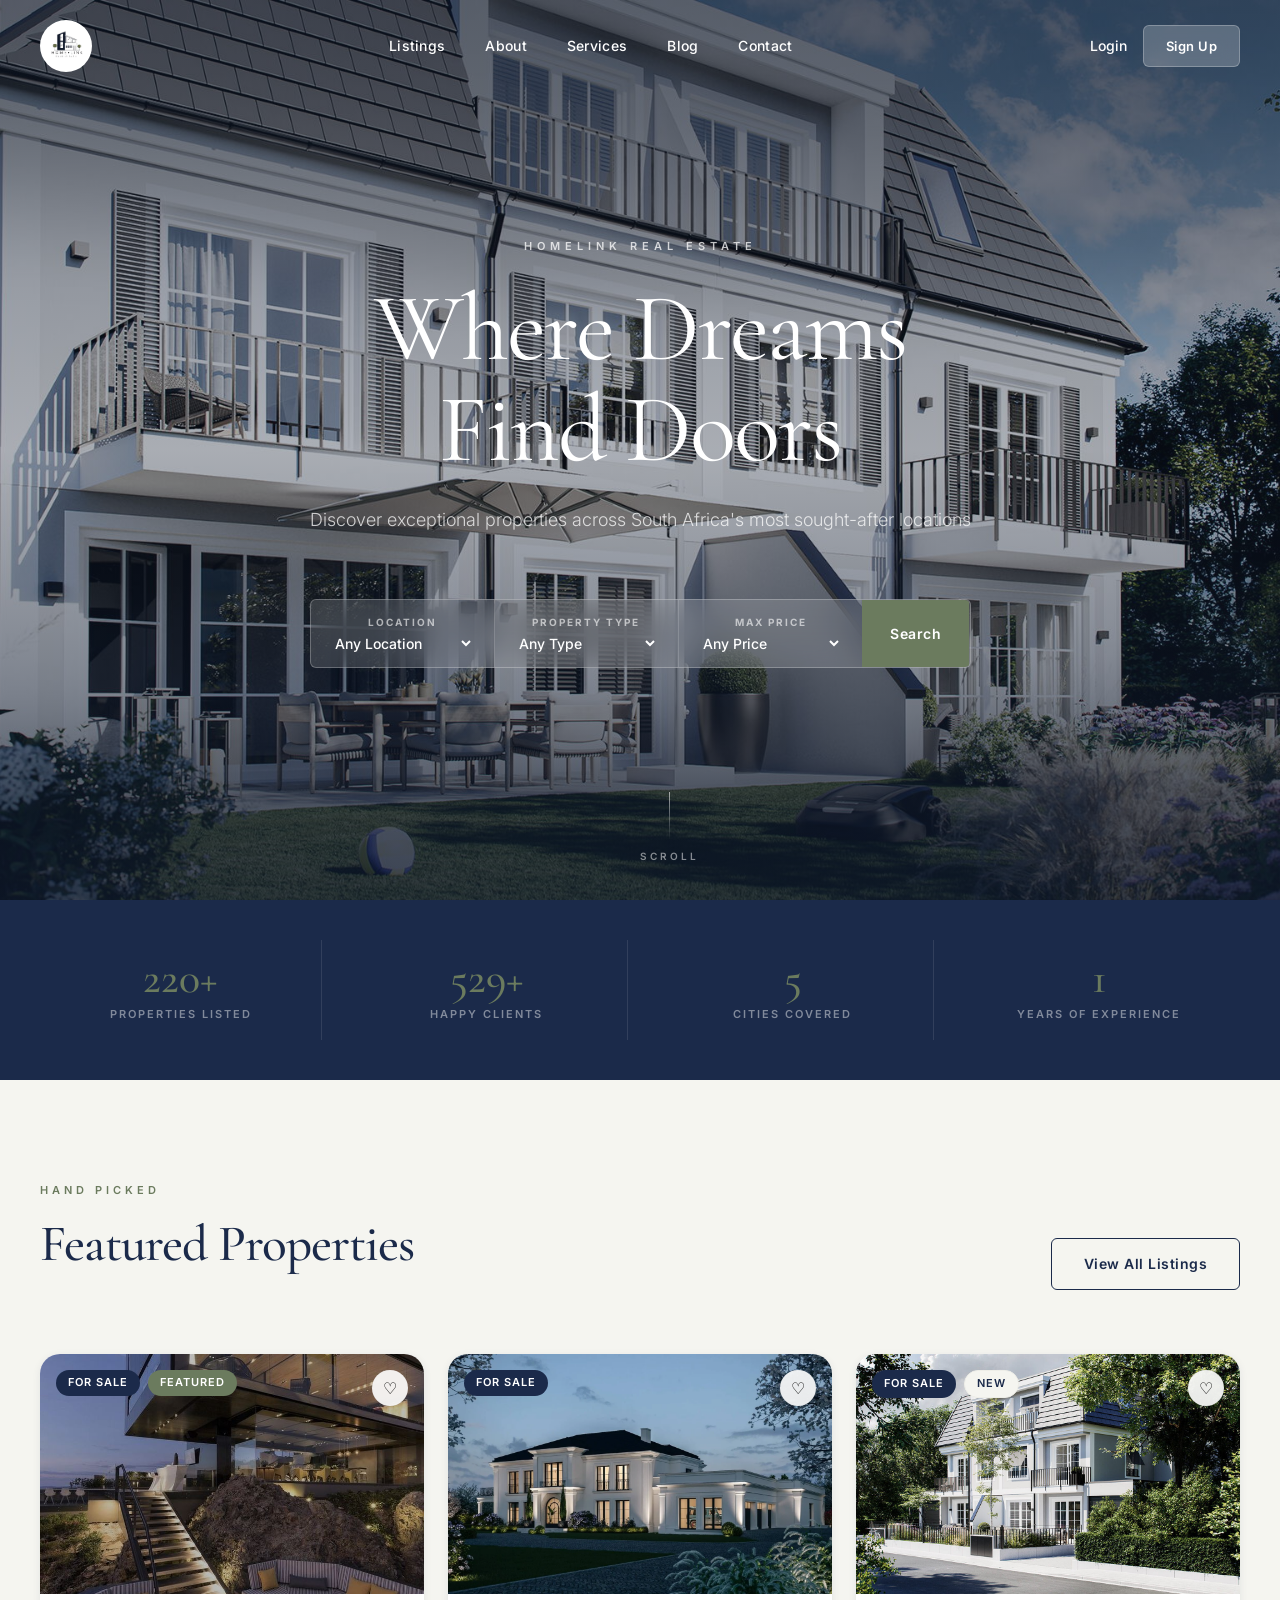
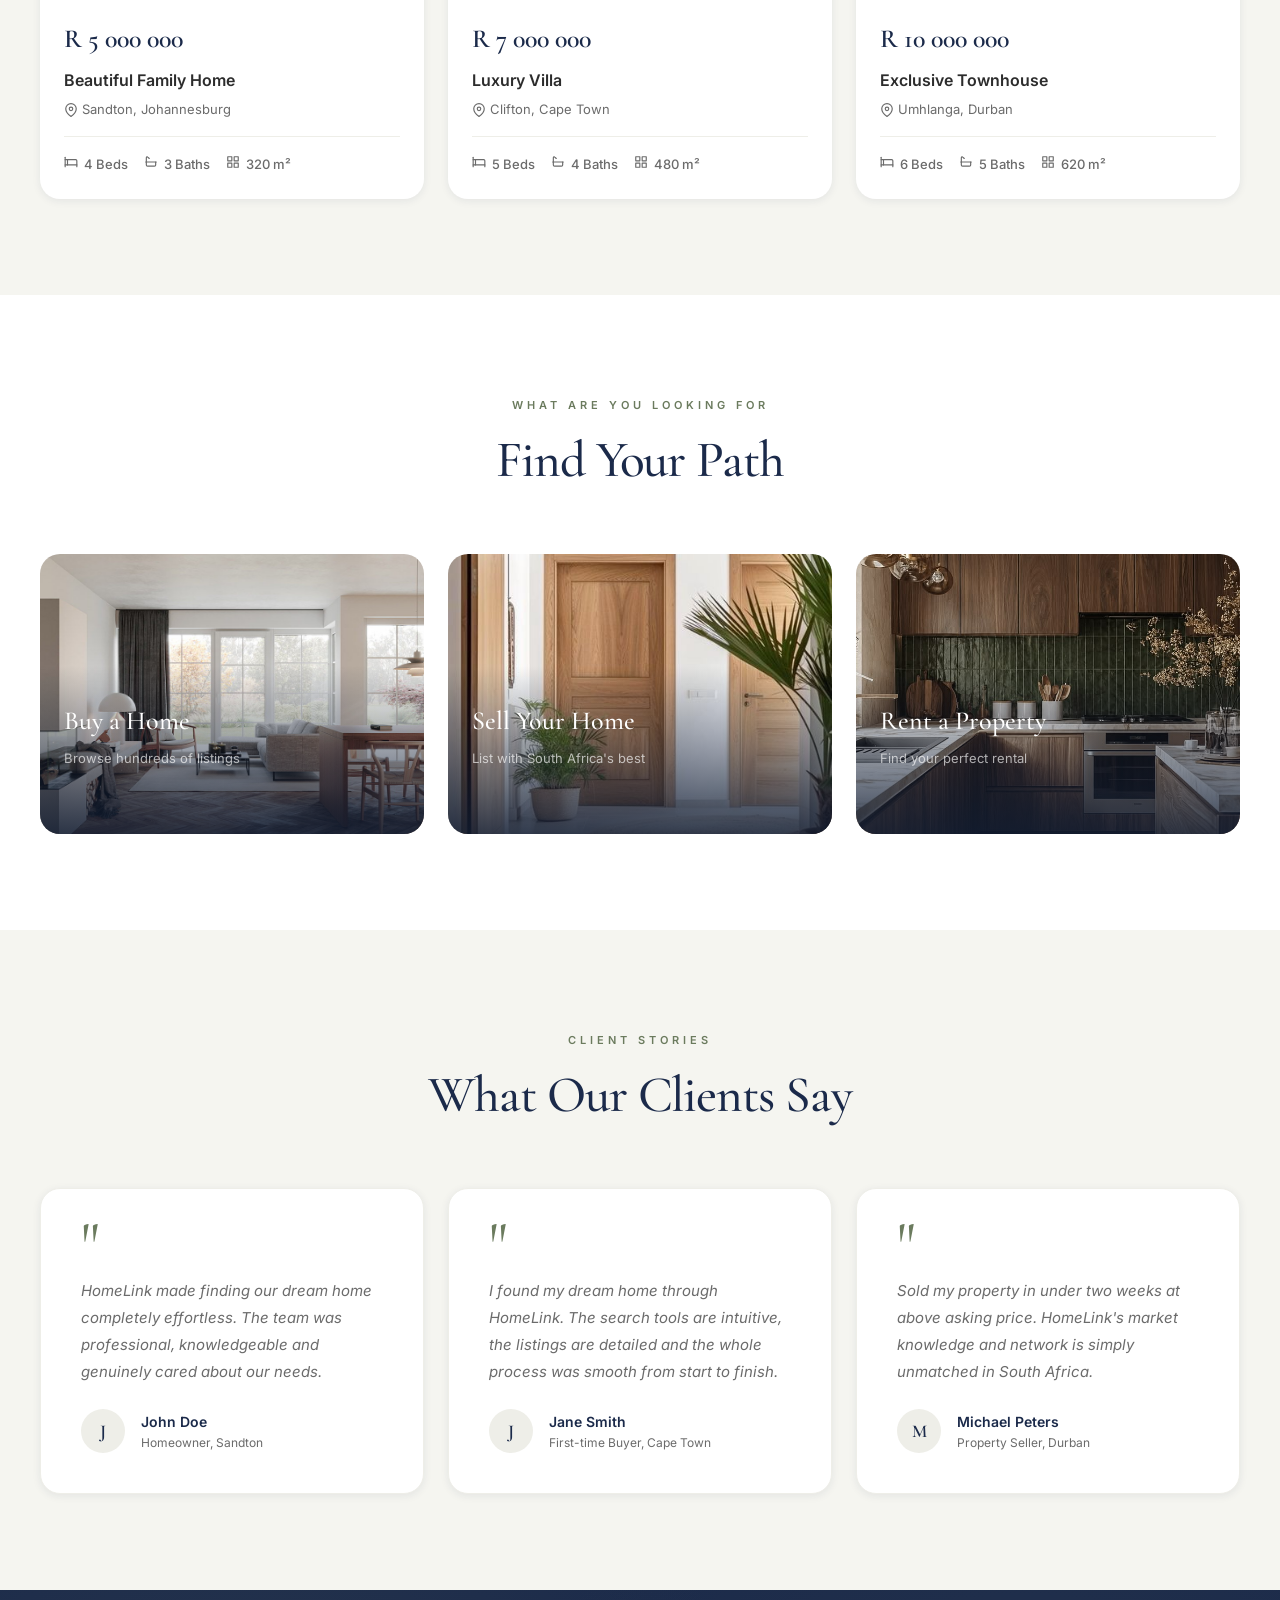
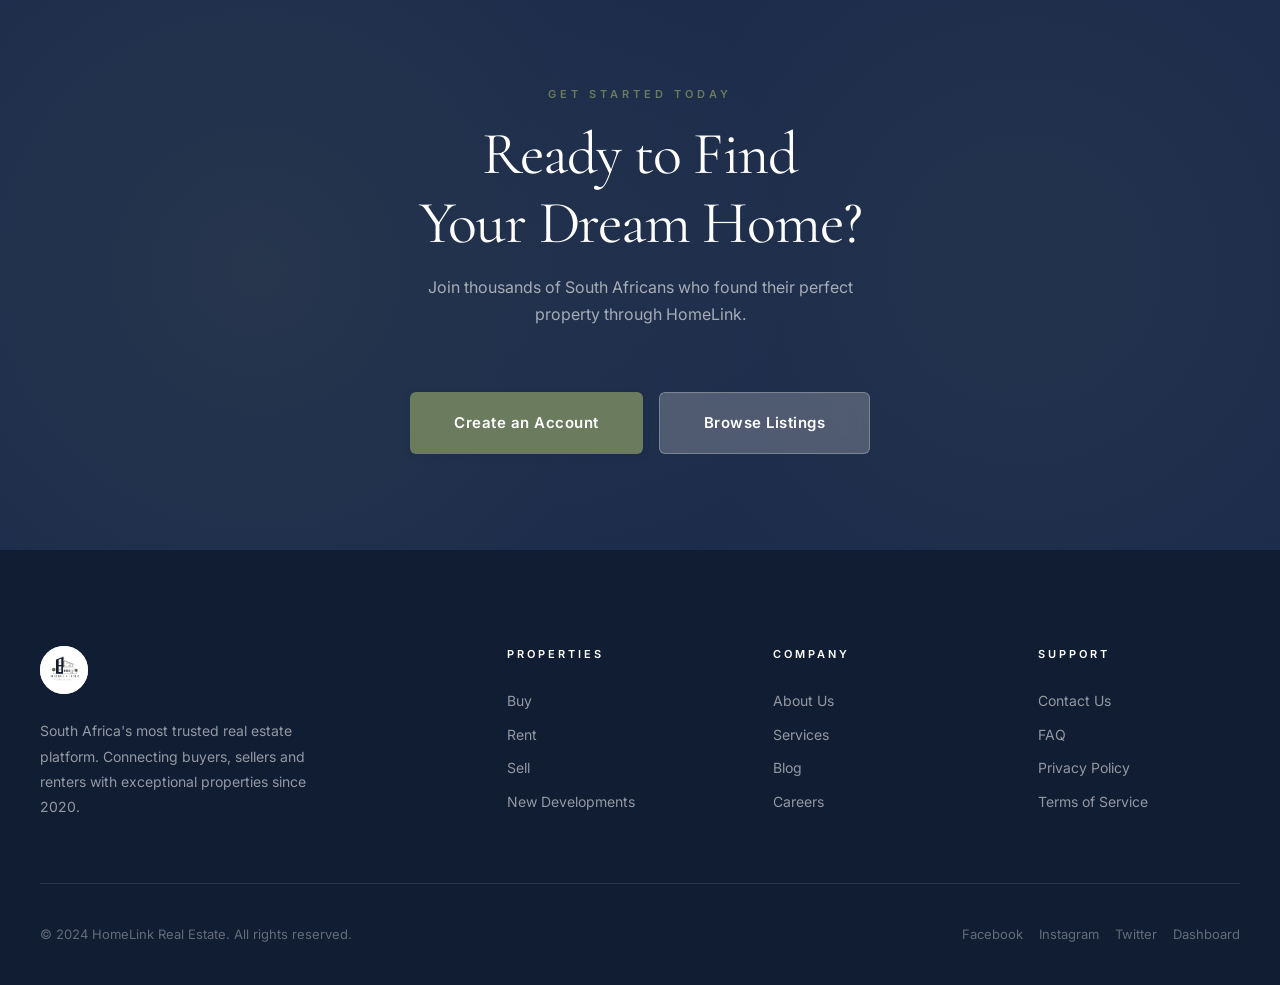
==== commit 77895549: "Replaced all emojis with SVG icons" ====
--- a/HTML/index.html
+++ b/HTML/index.html
@@ -143,18 +143,18 @@
                     <div class="property-card-body">
                         <div class="property-price">R 5 000 000</div>
                         <div class="property-name">Beautiful Family Home</div>
-                        <div class="property-location">📍 Sandton, Johannesburg</div>
+                        <div class="property-location"><svg xmlns="http://www.w3.org/2000/svg" width="14" height="14" viewBox="0 0 24 24" fill="none" stroke="currentColor" stroke-width="2" stroke-linecap="round" stroke-linejoin="round"><path d="M21 10c0 7-9 13-9 13s-9-6-9-13a9 9 0 0 1 18 0z"/><circle cx="12" cy="10" r="3"/></svg> Sandton, Johannesburg</div>
                         <div class="property-features">
                             <div class="property-feature">
-                                <span class="property-feature-icon">🛏</span>
+                                <span class="property-feature-icon"><svg xmlns="http://www.w3.org/2000/svg" width="14" height="14" viewBox="0 0 24 24" fill="none" stroke="currentColor" stroke-width="2" stroke-linecap="round" stroke-linejoin="round"><path d="M2 4v16"/><path d="M2 8h18a2 2 0 0 1 2 2v10"/><path d="M2 17h20"/><path d="M6 8v9"/></svg></span>
                                 <span>4 Beds</span>
                             </div>
                             <div class="property-feature">
-                                <span class="property-feature-icon">🚿</span>
+                                <span class="property-feature-icon"><svg xmlns="http://www.w3.org/2000/svg" width="14" height="14" viewBox="0 0 24 24" fill="none" stroke="currentColor" stroke-width="2" stroke-linecap="round" stroke-linejoin="round"><path d="M9 6 6.5 3.5a1.5 1.5 0 0 0-1-.5C4.683 3 4 3.683 4 4.5V17a2 2 0 0 0 2 2h12a2 2 0 0 0 2-2v-5"/><line x1="3" y1="12" x2="21" y2="12"/></svg></span>
                                 <span>3 Baths</span>
                             </div>
                             <div class="property-feature">
-                                <span class="property-feature-icon">📐</span>
+                                <span class="property-feature-icon"><svg xmlns="http://www.w3.org/2000/svg" width="14" height="14" viewBox="0 0 24 24" fill="none" stroke="currentColor" stroke-width="2" stroke-linecap="round" stroke-linejoin="round"><path d="M3 3h7v7H3zM14 3h7v7h-7zM14 14h7v7h-7zM3 14h7v7H3z"/></svg></span>
                                 <span>320 m²</span>
                             </div>
                         </div>
@@ -173,18 +173,18 @@
                     <div class="property-card-body">
                         <div class="property-price">R 7 000 000</div>
                         <div class="property-name">Luxury Villa</div>
-                        <div class="property-location">📍 Clifton, Cape Town</div>
+                        <div class="property-location"><svg xmlns="http://www.w3.org/2000/svg" width="14" height="14" viewBox="0 0 24 24" fill="none" stroke="currentColor" stroke-width="2" stroke-linecap="round" stroke-linejoin="round"><path d="M21 10c0 7-9 13-9 13s-9-6-9-13a9 9 0 0 1 18 0z"/><circle cx="12" cy="10" r="3"/></svg> Clifton, Cape Town</div>
                         <div class="property-features">
                             <div class="property-feature">
-                                <span class="property-feature-icon">🛏</span>
+                                <span class="property-feature-icon"><svg xmlns="http://www.w3.org/2000/svg" width="14" height="14" viewBox="0 0 24 24" fill="none" stroke="currentColor" stroke-width="2" stroke-linecap="round" stroke-linejoin="round"><path d="M2 4v16"/><path d="M2 8h18a2 2 0 0 1 2 2v10"/><path d="M2 17h20"/><path d="M6 8v9"/></svg></span>
                                 <span>5 Beds</span>
                             </div>
                             <div class="property-feature">
-                                <span class="property-feature-icon">🚿</span>
+                                <span class="property-feature-icon"><svg xmlns="http://www.w3.org/2000/svg" width="14" height="14" viewBox="0 0 24 24" fill="none" stroke="currentColor" stroke-width="2" stroke-linecap="round" stroke-linejoin="round"><path d="M9 6 6.5 3.5a1.5 1.5 0 0 0-1-.5C4.683 3 4 3.683 4 4.5V17a2 2 0 0 0 2 2h12a2 2 0 0 0 2-2v-5"/><line x1="3" y1="12" x2="21" y2="12"/></svg></span>
                                 <span>4 Baths</span>
                             </div>
                             <div class="property-feature">
-                                <span class="property-feature-icon">📐</span>
+                                <span class="property-feature-icon"><svg xmlns="http://www.w3.org/2000/svg" width="14" height="14" viewBox="0 0 24 24" fill="none" stroke="currentColor" stroke-width="2" stroke-linecap="round" stroke-linejoin="round"><path d="M3 3h7v7H3zM14 3h7v7h-7zM14 14h7v7h-7zM3 14h7v7H3z"/></svg></span>
                                 <span>480 m²</span>
                             </div>
                         </div>
@@ -204,18 +204,18 @@
                     <div class="property-card-body">
                         <div class="property-price">R 10 000 000</div>
                         <div class="property-name">Exclusive Townhouse</div>
-                        <div class="property-location">📍 Umhlanga, Durban</div>
+                        <div class="property-location"><svg xmlns="http://www.w3.org/2000/svg" width="14" height="14" viewBox="0 0 24 24" fill="none" stroke="currentColor" stroke-width="2" stroke-linecap="round" stroke-linejoin="round"><path d="M21 10c0 7-9 13-9 13s-9-6-9-13a9 9 0 0 1 18 0z"/><circle cx="12" cy="10" r="3"/></svg> Umhlanga, Durban</div>
                         <div class="property-features">
                             <div class="property-feature">
-                                <span class="property-feature-icon">🛏</span>
+                                <span class="property-feature-icon"><svg xmlns="http://www.w3.org/2000/svg" width="14" height="14" viewBox="0 0 24 24" fill="none" stroke="currentColor" stroke-width="2" stroke-linecap="round" stroke-linejoin="round"><path d="M2 4v16"/><path d="M2 8h18a2 2 0 0 1 2 2v10"/><path d="M2 17h20"/><path d="M6 8v9"/></svg></span>
                                 <span>6 Beds</span>
                             </div>
                             <div class="property-feature">
-                                <span class="property-feature-icon">🚿</span>
+                                <span class="property-feature-icon"><svg xmlns="http://www.w3.org/2000/svg" width="14" height="14" viewBox="0 0 24 24" fill="none" stroke="currentColor" stroke-width="2" stroke-linecap="round" stroke-linejoin="round"><path d="M9 6 6.5 3.5a1.5 1.5 0 0 0-1-.5C4.683 3 4 3.683 4 4.5V17a2 2 0 0 0 2 2h12a2 2 0 0 0 2-2v-5"/><line x1="3" y1="12" x2="21" y2="12"/></svg></span>
                                 <span>5 Baths</span>
                             </div>
                             <div class="property-feature">
-                                <span class="property-feature-icon">📐</span>
+                                <span class="property-feature-icon"><svg xmlns="http://www.w3.org/2000/svg" width="14" height="14" viewBox="0 0 24 24" fill="none" stroke="currentColor" stroke-width="2" stroke-linecap="round" stroke-linejoin="round"><path d="M3 3h7v7H3zM14 3h7v7h-7zM14 14h7v7h-7zM3 14h7v7H3z"/></svg></span>
                                 <span>620 m²</span>
                             </div>
                         </div>
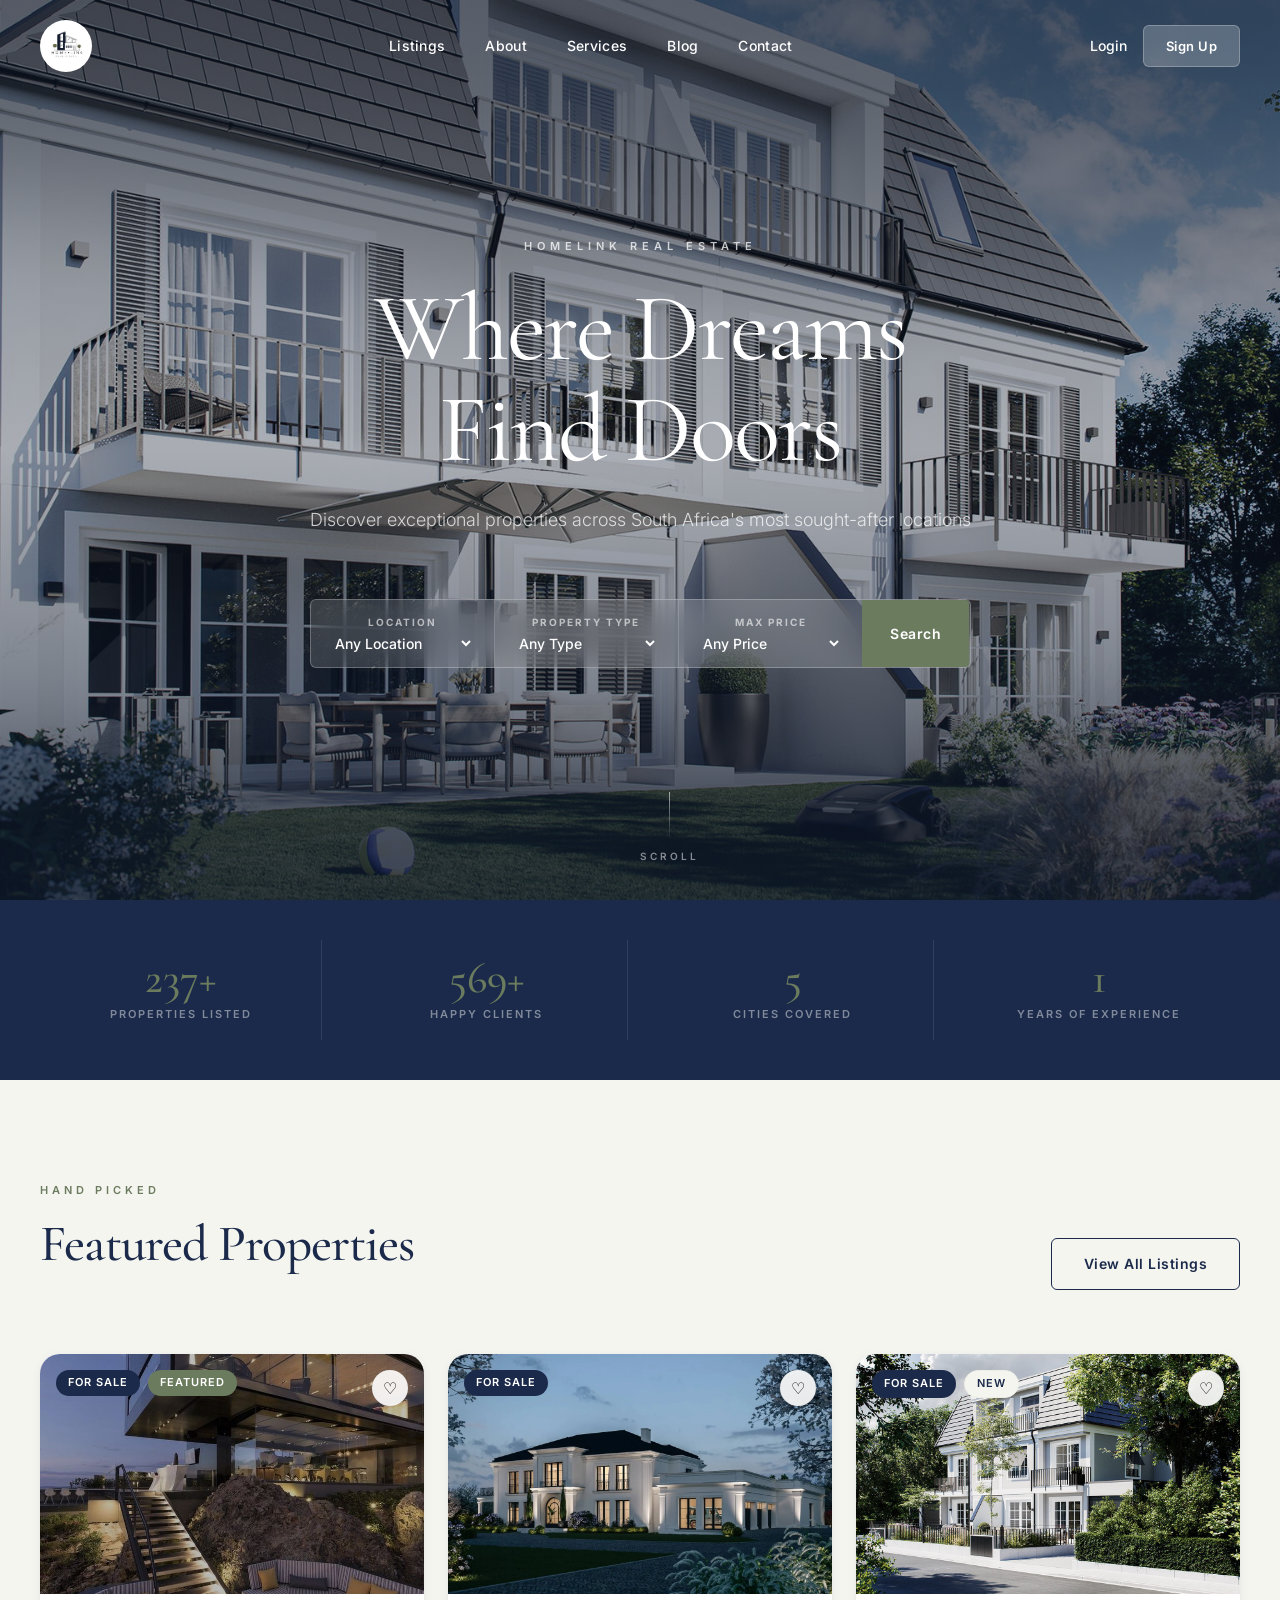
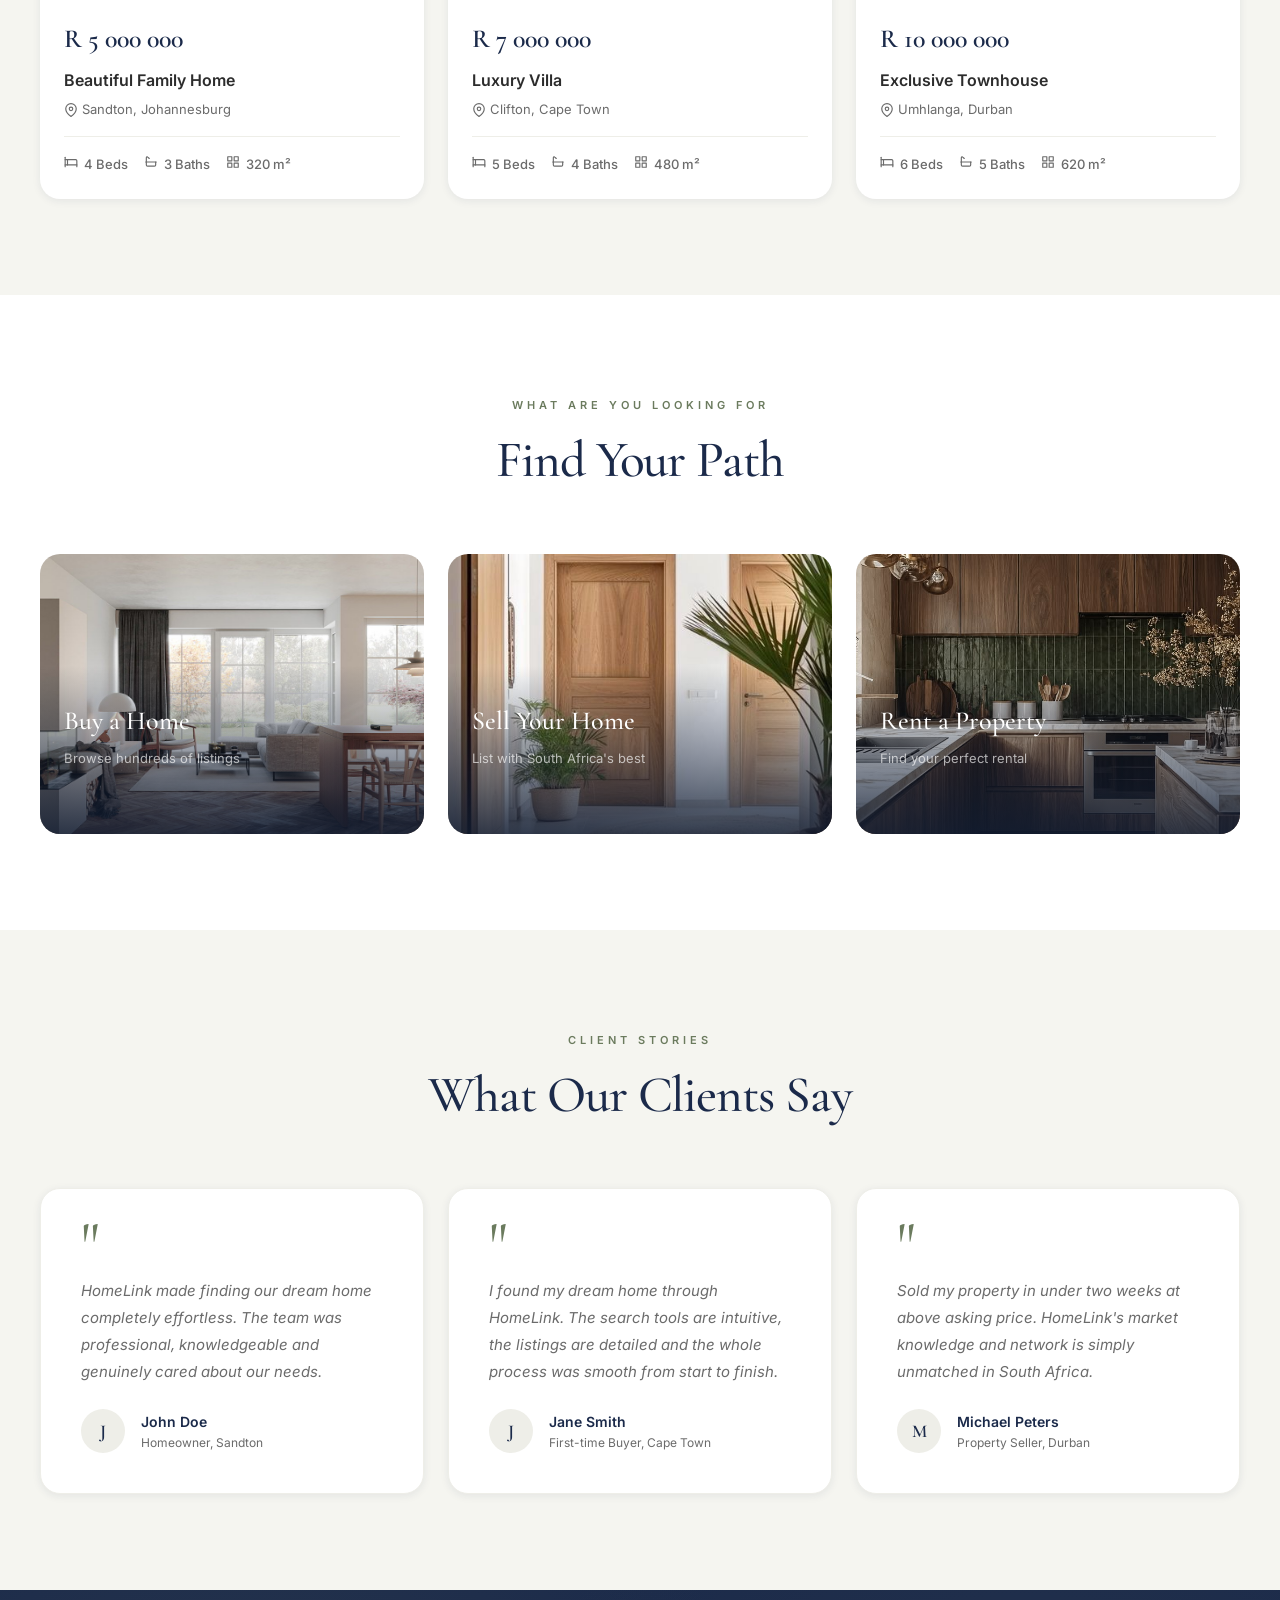
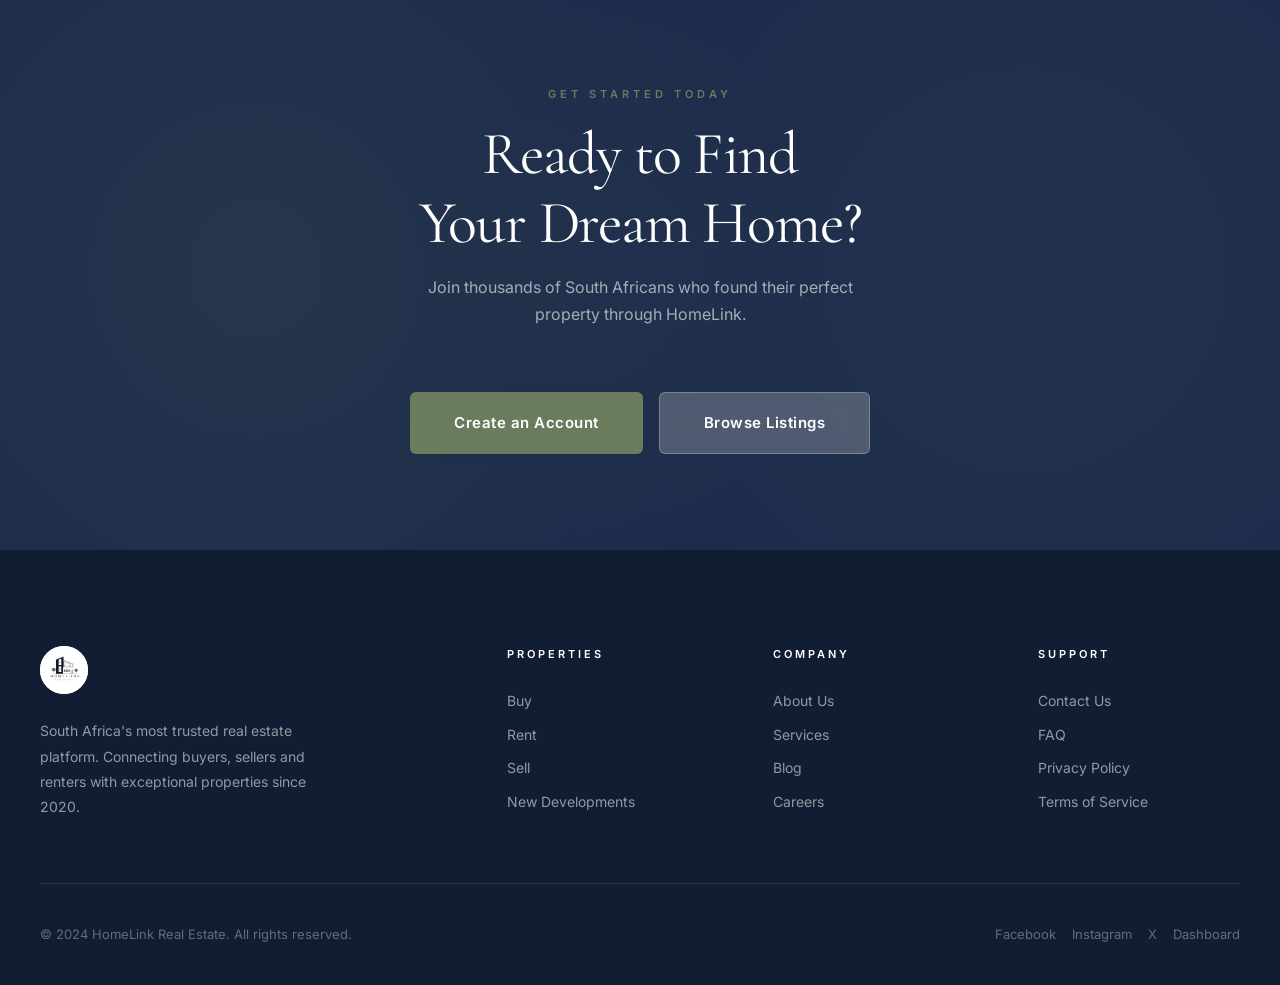
==== commit 43ea6594: "Updated footer redirects" ====
--- a/HTML/index.html
+++ b/HTML/index.html
@@ -362,8 +362,8 @@
                 <div>
                     <div class="footer-heading">Support</div>
                     <ul class="footer-links">
-                        <li><a href="#">Contact Us</a></li>
-                        <li><a href="#">FAQ</a></li>
+                        <li><a href="AboutUs.html#contact">Contact Us</a></li>
+                        <li><a href="Services.html#FAQ">FAQ</a></li>
                         <li><a href="#">Privacy Policy</a></li>
                         <li><a href="#">Terms of Service</a></li>
                     </ul>
@@ -372,9 +372,9 @@
             <div class="footer-bottom">
                 <span>© 2024 HomeLink Real Estate. All rights reserved.</span>
                 <div class="footer-social">
-                    <a href="#">Facebook</a>
-                    <a href="#">Instagram</a>
-                    <a href="#">Twitter</a>
+                    <a href="https://www.facebook.com">Facebook</a>
+                    <a href="https://www.instagram.com">Instagram</a>
+                    <a href="https://www.x.com">X</a>
                     <a href="dashboard.html">Dashboard</a>
                 </div>
             </div>
